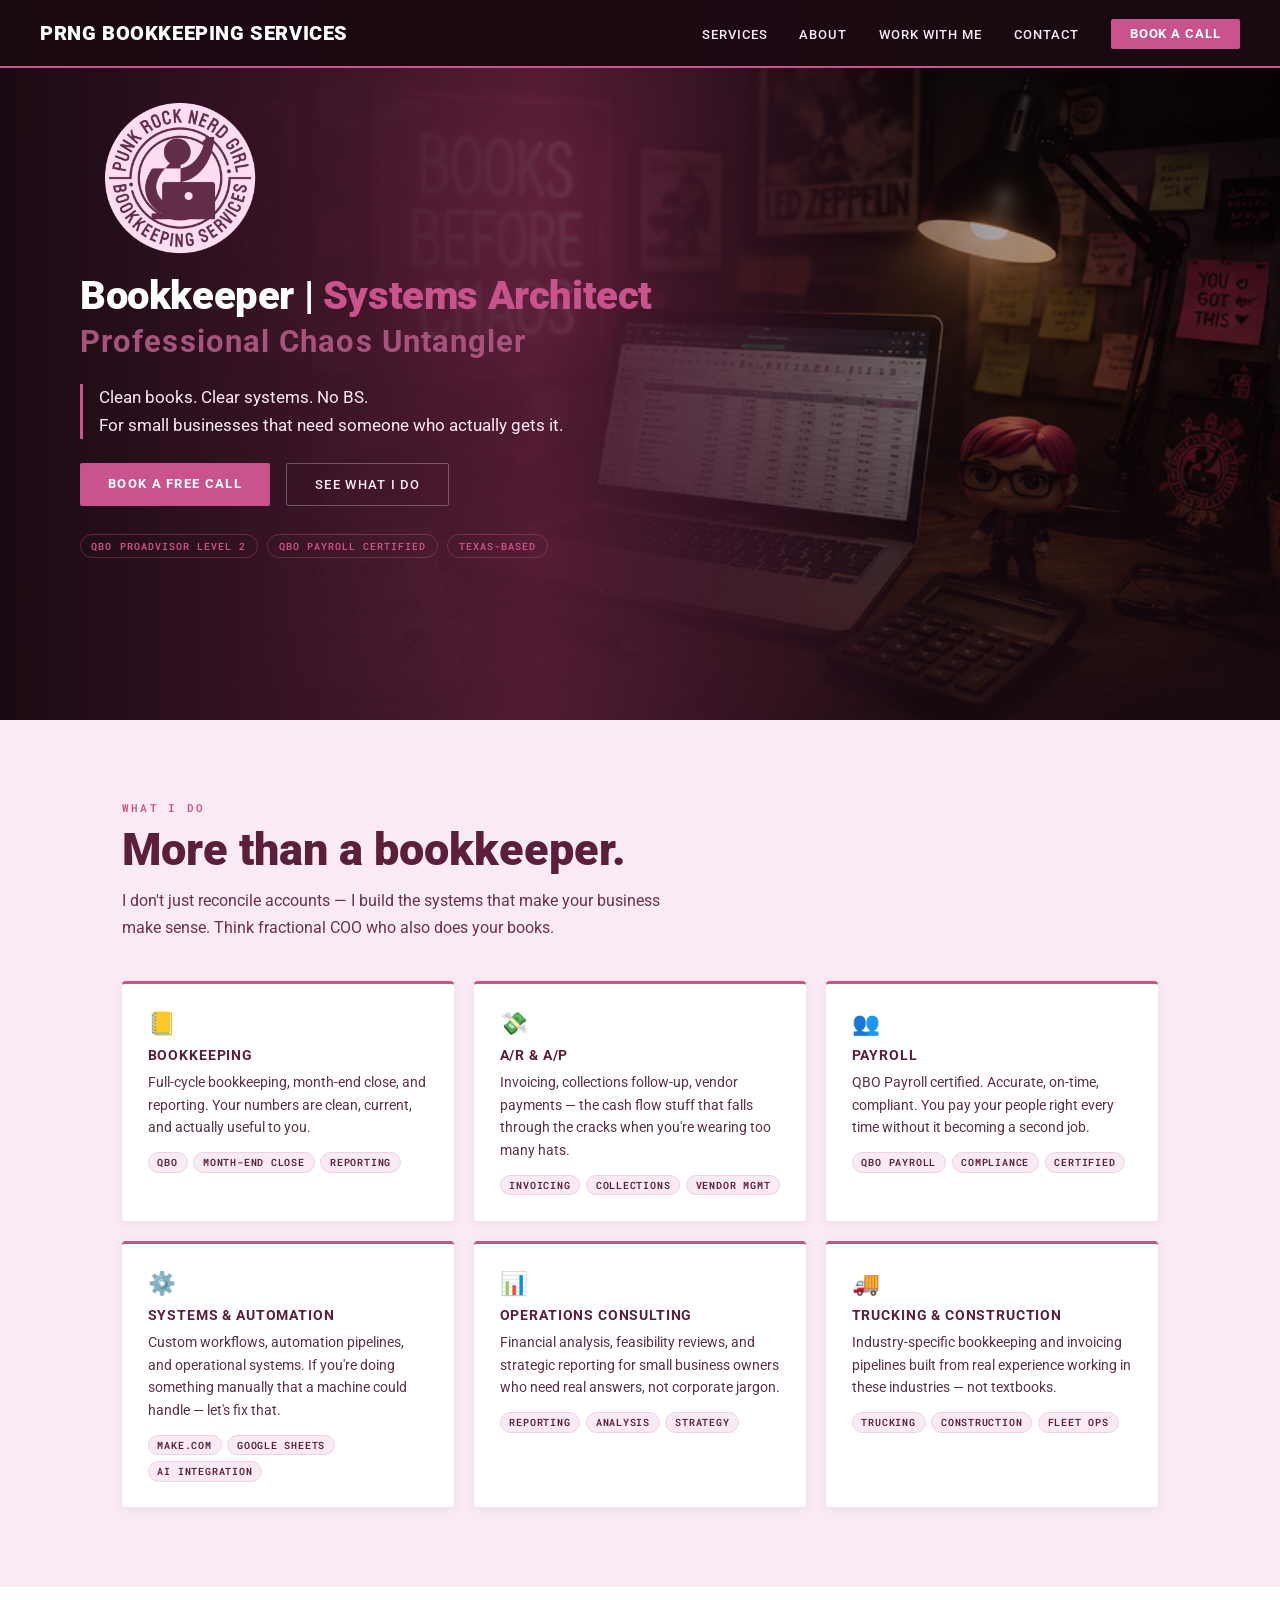
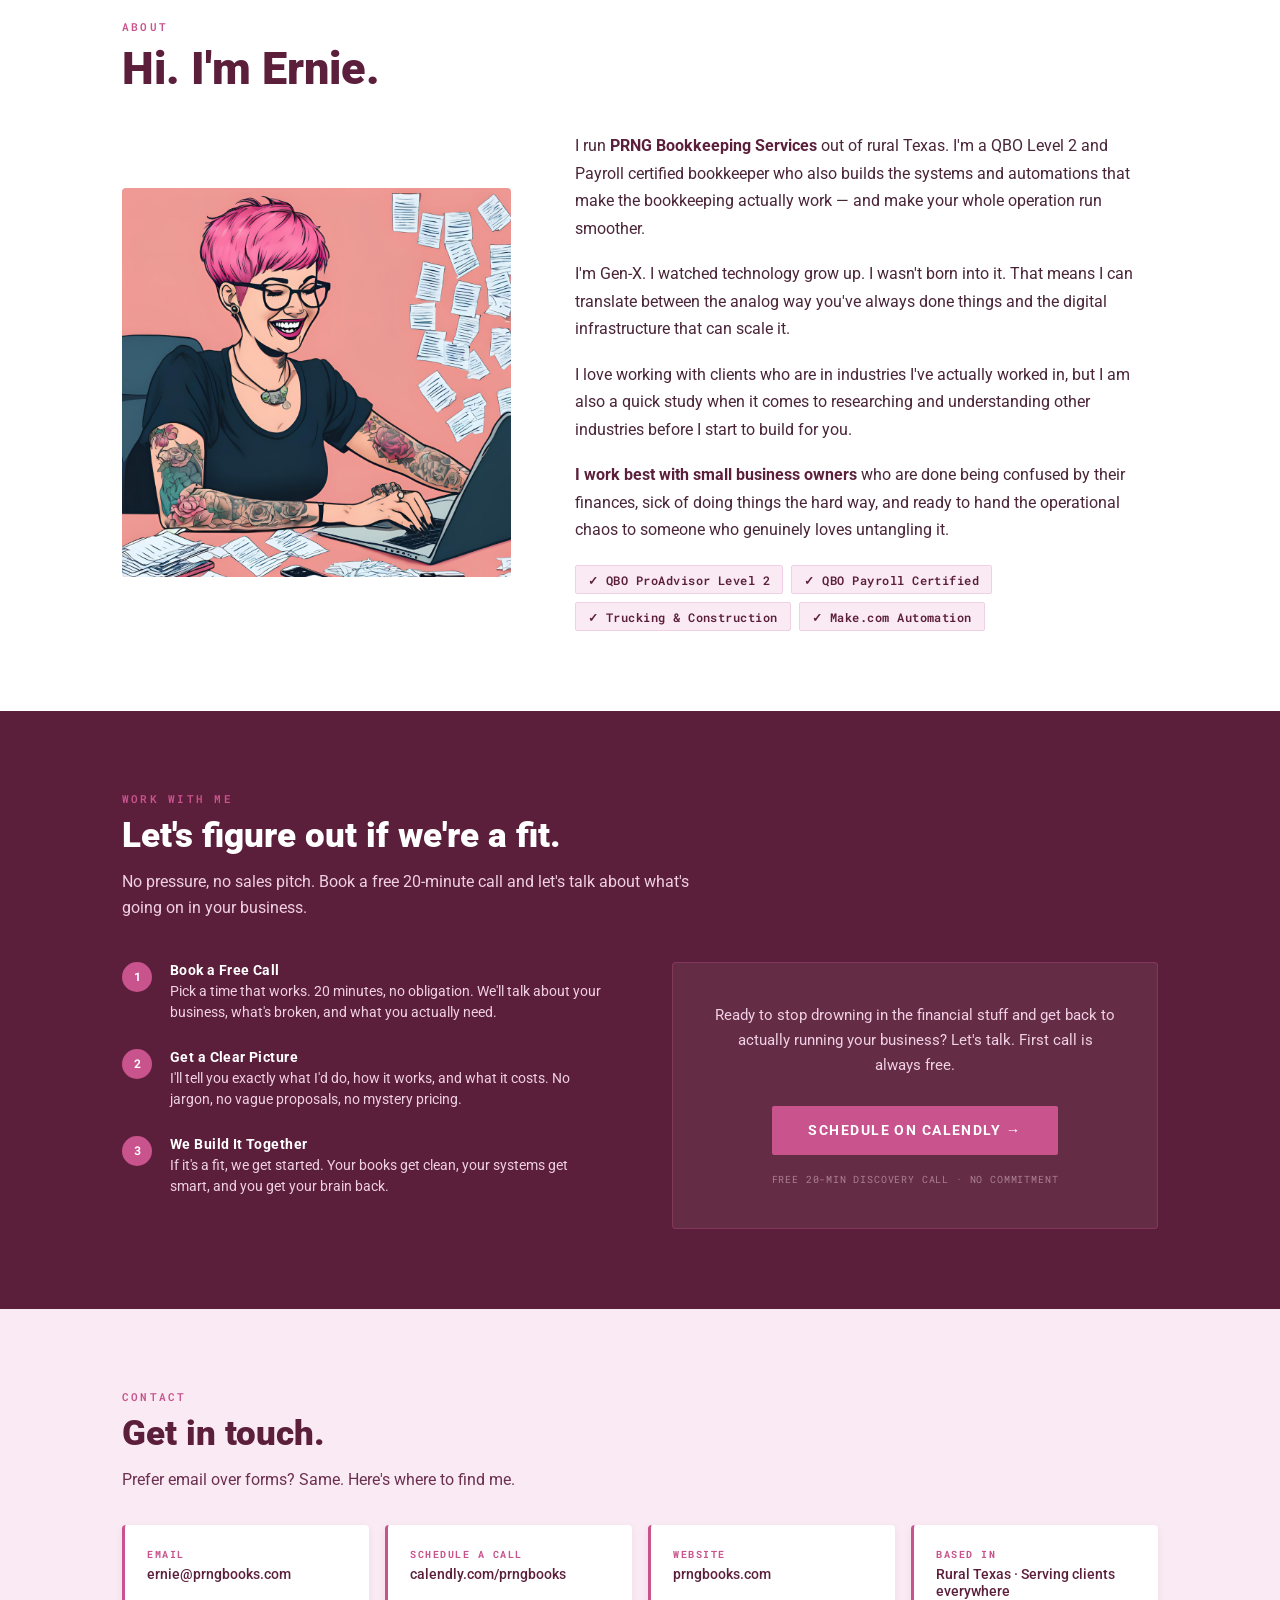
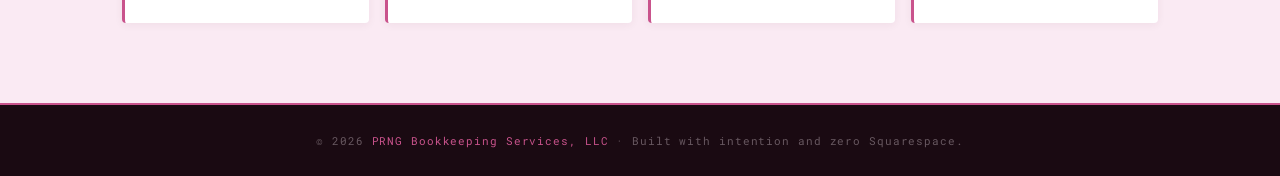
==== index.html @ 091a3ff8 "Update hero image and mobile layout" ====
<!DOCTYPE html>
<html lang="en">
<head>
  <meta charset="UTF-8">
  <meta name="viewport" content="width=device-width, initial-scale=1.0">
  <title>PRNG Bookkeeping Services | Clean Books. Clear Systems. No BS.</title>
  <meta name="description" content="PRNG Bookkeeping Services — Bookkeeping, systems architecture, and operations consulting for small businesses. QBO certified. Based in Texas.">
  <link rel="icon" href="data:image/svg+xml,%3Csvg xmlns=%27http://www.w3.org/2000/svg%27 viewBox=%270 0 100 100%27%3E%3Ctext y=%27.9em%27 font-size=%2790%27%3E%E2%9A%A1%3C/text%3E%3C/svg%3E">
  <link href="https://fonts.googleapis.com/css2?family=Roboto:wght@300;400;500;700;900&family=Roboto+Mono:wght@400;600&display=swap" rel="stylesheet">
  <link rel="stylesheet" href="styles.css?v=20260706c">
</head>
<body>
 
<!-- NAV -->
<nav>
  <div class="nav-brand">PRNG Bookkeeping Services</div>
  <ul class="nav-links">
    <li><a href="#services">Services</a></li>
    <li><a href="#about">About</a></li>
    <li><a href="#work-with-me">Work With Me</a></li>
    <li><a href="#contact">Contact</a></li>
    <li><a href="https://calendly.com/prngbooks" target="_blank" class="nav-cta">Book a Call</a></li>
  </ul>
</nav>
 
<!-- HERO -->
<section class="hero" id="home">
  <div class="hero-content">
    <img class="hero-logo" src="prng_logo_transparent.png" alt="PRNG Bookkeeping Services logo">
    <h1 class="hero-title">Bookkeeper | <span class="accent">Systems Architect</span></h1>
    <p class="hero-subtitle">Professional Chaos Untangler</p>
    <p class="hero-tagline">
      Clean books. Clear systems. No BS.<br>
      For small businesses that need someone who actually gets it.
    </p>
    <div class="hero-btns">
      <a href="https://calendly.com/prngbooks" target="_blank" class="btn-primary">Book a Free Call</a>
      <a href="#services" class="btn-ghost">See What I Do</a>
    </div>
    <div class="hero-badges">
      <span class="badge">QBO ProAdvisor Level 2</span>
      <span class="badge">QBO Payroll Certified</span>
      <span class="badge">Texas-Based</span>
    </div>
  </div>
  <div class="hero-photo">
    <img src="prng-books-desk.png" alt="PRNG Bookkeeping Services desk setup">
  </div>
</section>
 
<!-- SERVICES -->
<section class="services" id="services">
  <div class="container">
    <p class="section-eyebrow">What I Do</p>
    <h2 class="section-title">More than a bookkeeper.</h2>
    <p class="section-sub">I don't just reconcile accounts — I build the systems that make your business make sense. Think fractional COO who also does your books.</p>
    <div class="services-grid">
      <div class="service-card">
        <div class="service-icon">📒</div>
        <h3>Bookkeeping</h3>
        <p>Full-cycle bookkeeping, month-end close, and reporting. Your numbers are clean, current, and actually useful to you.</p>
        <div class="pill-row">
          <span class="pill">QBO</span><span class="pill">Month-End Close</span><span class="pill">Reporting</span>
        </div>
      </div>
      <div class="service-card">
        <div class="service-icon">💸</div>
        <h3>A/R &amp; A/P</h3>
        <p>Invoicing, collections follow-up, vendor payments — the cash flow stuff that falls through the cracks when you're wearing too many hats.</p>
        <div class="pill-row">
          <span class="pill">Invoicing</span><span class="pill">Collections</span><span class="pill">Vendor Mgmt</span>
        </div>
      </div>
      <div class="service-card">
        <div class="service-icon">👥</div>
        <h3>Payroll</h3>
        <p>QBO Payroll certified. Accurate, on-time, compliant. You pay your people right every time without it becoming a second job.</p>
        <div class="pill-row">
          <span class="pill">QBO Payroll</span><span class="pill">Compliance</span><span class="pill">Certified</span>
        </div>
      </div>
      <div class="service-card">
        <div class="service-icon">⚙️</div>
        <h3>Systems &amp; Automation</h3>
        <p>Custom workflows, automation pipelines, and operational systems. If you're doing something manually that a machine could handle — let's fix that.</p>
        <div class="pill-row">
          <span class="pill">Make.com</span><span class="pill">Google Sheets</span><span class="pill">AI Integration</span>
        </div>
      </div>
      <div class="service-card">
        <div class="service-icon">📊</div>
        <h3>Operations Consulting</h3>
        <p>Financial analysis, feasibility reviews, and strategic reporting for small business owners who need real answers, not corporate jargon.</p>
        <div class="pill-row">
          <span class="pill">Reporting</span><span class="pill">Analysis</span><span class="pill">Strategy</span>
        </div>
      </div>
      <div class="service-card">
        <div class="service-icon">🚚</div>
        <h3>Trucking &amp; Construction</h3>
        <p>Industry-specific bookkeeping and invoicing pipelines built from real experience working in these industries — not textbooks.</p>
        <div class="pill-row">
          <span class="pill">Trucking</span><span class="pill">Construction</span><span class="pill">Fleet Ops</span>
        </div>
      </div>
    </div>
  </div>
</section>
 
<!-- ABOUT -->
<section class="about" id="about">
  <div class="container">
    <p class="section-eyebrow">About</p>
    <h2 class="section-title">Hi. I'm Ernie.</h2>
    <div class="about-grid">
      <div class="about-img-wrap">
        <img src="ernie_cartoon.png" alt="Ernie — PRNG Bookkeeping Services">
      </div>
      <div class="about-text">
        <p>I run <strong>PRNG Bookkeeping Services</strong> out of rural Texas. I'm a QBO Level 2 and Payroll certified bookkeeper who also builds the systems and automations that make the bookkeeping actually work — and make your whole operation run smoother.</p>
        <p>I'm Gen-X. I watched technology grow up. I wasn't born into it. That means I can translate between the analog way you've always done things and the digital infrastructure that can scale it.</p>
        <p>I love working with clients who are in industries I've actually worked in, but I am also a quick study when it comes to researching and understanding other industries before I start to build for you.</p>
        <p><strong>I work best with small business owners</strong> who are done being confused by their finances, sick of doing things the hard way, and ready to hand the operational chaos to someone who genuinely loves untangling it.</p>
        <div class="cred-row">
          <span class="cred">✓ QBO ProAdvisor Level 2</span>
          <span class="cred">✓ QBO Payroll Certified</span>
          <span class="cred">✓ Trucking &amp; Construction</span>
          <span class="cred">✓ Make.com Automation</span>
        </div>
      </div>
    </div>
  </div>
</section>
 
<!-- WORK WITH ME -->
<section class="work" id="work-with-me">
  <div class="container">
    <p class="section-eyebrow">Work With Me</p>
    <h2 class="section-title">Let's figure out if we're a fit.</h2>
    <p class="section-sub">No pressure, no sales pitch. Book a free 20-minute call and let's talk about what's going on in your business.</p>
    <div class="work-layout">
      <ul class="work-steps">
        <li>
          <div class="step-num">1</div>
          <div class="step-text">
            <h4>Book a Free Call</h4>
            <p>Pick a time that works. 20 minutes, no obligation. We'll talk about your business, what's broken, and what you actually need.</p>
          </div>
        </li>
        <li>
          <div class="step-num">2</div>
          <div class="step-text">
            <h4>Get a Clear Picture</h4>
            <p>I'll tell you exactly what I'd do, how it works, and what it costs. No jargon, no vague proposals, no mystery pricing.</p>
          </div>
        </li>
        <li>
          <div class="step-num">3</div>
          <div class="step-text">
            <h4>We Build It Together</h4>
            <p>If it's a fit, we get started. Your books get clean, your systems get smart, and you get your brain back.</p>
          </div>
        </li>
      </ul>
      <div class="work-cta-box">
        <p>Ready to stop drowning in the financial stuff and get back to actually running your business? Let's talk. First call is always free.</p>
        <a href="https://calendly.com/prngbooks" target="_blank" class="btn-primary">Schedule on Calendly →</a>
        <p class="fine-print">Free 20-min discovery call · No commitment</p>
      </div>
    </div>
  </div>
</section>
 
<!-- CONTACT -->
<section class="contact" id="contact">
  <div class="container">
    <p class="section-eyebrow">Contact</p>
    <h2 class="section-title">Get in touch.</h2>
    <p class="section-sub">Prefer email over forms? Same. Here's where to find me.</p>
    <div class="contact-grid">
      <div class="contact-card">
        <div class="label">Email</div>
        <a href="mailto:ernie@prngbooks.com">ernie@prngbooks.com</a>
      </div>
      <div class="contact-card">
        <div class="label">Schedule a Call</div>
        <a href="https://calendly.com/prngbooks" target="_blank">calendly.com/prngbooks</a>
      </div>
      <div class="contact-card">
        <div class="label">Website</div>
        <a href="https://prngbooks.com">prngbooks.com</a>
      </div>
      <div class="contact-card">
        <div class="label">Based In</div>
        <span>Rural Texas · Serving clients everywhere</span>
      </div>
    </div>
  </div>
</section>
 
<!-- FOOTER -->
<footer>
  <p>© 2026 <span>PRNG Bookkeeping Services, LLC</span> · Built with intention and zero Squarespace.</p>
</footer>
 
</body>
</html>
---- styles.css ----
*, *::before, *::after { box-sizing: border-box; margin: 0; padding: 0; }
:root {
  --pink: #C9538C;
  --plum: #5C1F3B;
  --light: #FAEAF3;
  --mid: #F0D0E4;
  --white: #ffffff;
  --dark: #1a0a12;
  --text: #2d0e1e;
  --mono: 'Roboto Mono', monospace;
  --sans: 'Roboto', sans-serif;
}
html { scroll-behavior: smooth; }
body { font-family: var(--sans); color: var(--text); background: var(--white); overflow-x: hidden; }

/* NAV */
nav {
  position: fixed; top: 0; left: 0; right: 0; z-index: 100;
  display: flex; align-items: center; justify-content: space-between;
  padding: 0 2.5rem;
  height: 68px;
  background: rgba(26,10,18,0.97);
  backdrop-filter: blur(8px);
  border-bottom: 2px solid var(--pink);
}
.nav-brand {
  color: var(--white);
  font-weight: 900;
  font-size: 1.25rem;
  letter-spacing: 0.03em;
  text-transform: uppercase;
}
.nav-links { display: flex; gap: 2rem; list-style: none; align-items: center; }
.nav-links a {
  color: var(--light);
  text-decoration: none;
  font-size: 0.82rem;
  font-weight: 500;
  letter-spacing: 0.07em;
  text-transform: uppercase;
  transition: color 0.2s;
}
.nav-links a:hover { color: var(--pink); }
.nav-cta {
  background: var(--pink) !important;
  color: var(--white) !important;
  padding: 0.45rem 1.2rem;
  border-radius: 2px;
  font-weight: 700 !important;
}
.nav-cta:hover { background: #b0437a !important; }

/* HERO */
.hero {
  min-height: 640px;
  display: grid;
  grid-template-columns: minmax(2rem, 1fr) minmax(0, 1120px) minmax(2rem, 1fr);
  padding-top: 68px;
  background: var(--dark);
  position: relative;
  overflow: hidden;
}
.hero::before {
  content: '';
  position: absolute; inset: 0;
  background:
    linear-gradient(90deg, rgba(26,10,18,0.96) 0%, rgba(92,31,59,0.82) 42%, rgba(26,10,18,0.36) 72%, rgba(26,10,18,0.12) 100%),
    linear-gradient(to top, rgba(26,10,18,0.82) 0%, rgba(26,10,18,0.18) 42%, transparent 100%);
  z-index: 1;
}
.hero-photo {
  grid-column: 1 / -1;
  grid-row: 1;
  position: absolute;
  inset: 0;
}
.hero-photo img {
  width: 100%; height: 100%;
  object-fit: cover;
  object-position: 64% center;
  display: block;
}
.hero-photo::after {
  content: '';
  position: absolute; inset: 0;
  background: linear-gradient(to right, rgba(26,10,18,0.92) 0%, rgba(26,10,18,0.45) 48%, transparent 78%);
}
.hero-content {
  grid-column: 2;
  grid-row: 1;
  position: relative; z-index: 2;
  display: flex;
  flex-direction: column;
  justify-content: center;
  align-self: stretch;
  min-height: 572px;
  padding: 2rem 0 2.75rem;
  max-width: 720px;
  transform: translateY(-1.25rem);
}
.hero-logo {
  width: 200px;
  height: auto;
  display: block;
  margin-bottom: 1rem;
}
.hero-title {
  font-size: clamp(1.8rem, 3.2vw, 2.5rem);
  font-weight: 900;
  line-height: 1.1;
  color: var(--white);
  margin-bottom: 0.3rem;
  letter-spacing: -0.01em;
  white-space: nowrap; /* Prevents the headline from breaking into two lines */
}
.hero-title .accent { color: var(--pink); }
.hero-subtitle {
  font-size: clamp(1.45rem, 2.5vw, 1.95rem); 
  font-weight: 700;
  color: #a6537e;
  margin-bottom: 1.5rem;
  font-family: var(--sans);
  letter-spacing: 0.035em;
  white-space: nowrap;                      
}
.hero-tagline {
  font-size: 1.05rem;
  color: var(--light);
  line-height: 1.65;
  max-width: 100%; 
  margin-bottom: 1.5rem; 
  border-left: 3px solid var(--pink);
  padding-left: 1rem;
}
.hero-btns { display: flex; gap: 1rem; flex-wrap: wrap; }
.btn-primary {
  display: inline-block;
  background: var(--pink);
  color: var(--white);
  text-decoration: none;
  font-weight: 700;
  font-size: 0.82rem;
  letter-spacing: 0.1em;
  text-transform: uppercase;
  padding: 0.8rem 1.75rem;
  border-radius: 2px;
  transition: background 0.2s, transform 0.15s;
}
.btn-primary:hover { background: #b0437a; transform: translateY(-1px); }
.btn-ghost {
  display: inline-block;
  background: transparent;
  color: var(--light);
  text-decoration: none;
  font-weight: 500;
  font-size: 0.82rem;
  letter-spacing: 0.1em;
  text-transform: uppercase;
  padding: 0.8rem 1.75rem;
  border: 1px solid rgba(250,234,243,0.3);
  border-radius: 2px;
  transition: border-color 0.2s, color 0.2s;
}
.btn-ghost:hover { border-color: var(--pink); color: var(--pink); }
.hero-badges {
  display: flex; gap: 0.6rem; flex-wrap: wrap;
  margin-top: 1.75rem;
}
.badge {
  font-family: var(--mono);
  font-size: 0.65rem;
  font-weight: 600;
  letter-spacing: 0.1em;
  text-transform: uppercase;
  color: var(--pink);
  border: 1px solid rgba(201,83,140,0.35);
  padding: 0.25rem 0.65rem;
  border-radius: 20px;
}

/* SECTION BASE */
section { padding: 5rem 0; }
.container { max-width: 1100px; margin: 0 auto; padding: 0 2rem; }
.section-eyebrow {
  font-family: var(--mono);
  font-size: 0.7rem;
  font-weight: 600;
  letter-spacing: 0.2em;
  text-transform: uppercase;
  color: var(--pink);
  margin-bottom: 0.6rem;
}
.section-title {
  font-size: clamp(1.6rem, 2.8vw, 2.2rem);
  font-weight: 900;
  color: var(--plum);
  line-height: 1.1;
  margin-bottom: 0.9rem;
}
.section-sub {
  font-size: 1rem;
  color: #6b3050;
  max-width: 560px;
  line-height: 1.65;
}

/* SERVICES */
.services { background: var(--light); }
.services .section-title { font-size: clamp(2rem, 3.5vw, 2.8rem); }
.services-grid {
  display: grid;
  grid-template-columns: repeat(auto-fit, minmax(280px, 1fr));
  gap: 1.25rem;
  margin-top: 2.5rem;
}
.service-card {
  background: var(--white);
  border-radius: 4px;
  padding: 1.6rem;
  border-top: 3px solid var(--pink);
  box-shadow: 0 2px 10px rgba(92,31,59,0.07);
  transition: box-shadow 0.2s, transform 0.2s;
}
.service-card:hover { box-shadow: 0 6px 22px rgba(92,31,59,0.13); transform: translateY(-2px); }
.service-icon { font-size: 1.4rem; margin-bottom: 0.65rem; }
.service-card h3 {
  font-size: 0.88rem;
  font-weight: 700;
  color: var(--plum);
  margin-bottom: 0.5rem;
  text-transform: uppercase;
  letter-spacing: 0.06em;
}
.service-card p { font-size: 0.88rem; color: #5a3048; line-height: 1.6; }
.pill-row { display: flex; flex-wrap: wrap; gap: 0.35rem; margin-top: 0.85rem; }
.pill {
  font-family: var(--mono);
  font-size: 0.62rem;
  font-weight: 600;
  letter-spacing: 0.08em;
  text-transform: uppercase;
  background: var(--light);
  color: var(--plum);
  border: 1px solid var(--mid);
  padding: 0.18rem 0.55rem;
  border-radius: 20px;
}

/* ABOUT */
.about { background: var(--white); padding-top: 2rem; }
.about .section-title { font-size: clamp(2rem, 3.5vw, 2.8rem); }
.about-grid {
  display: grid;
  grid-template-columns: 1fr 1.5fr;
  gap: 4rem;
  align-items: center;
  margin-top: 2.5rem;
}
.about-img-wrap {
  position: relative;
}
.about-img-wrap img {
  width: 100%;
  border-radius: 4px;
  display: block;
}
.about-img-wrap::before {
  content: '';
  position: absolute;
  top: -10px; left: -10px;
  right: 10px; bottom: 10px;
  border: 2px solid var(--pink);
  border-radius: 4px;
  z-index: -1;
}
.about-text p {
  font-size: 0.97rem;
  color: #4a2538;
  line-height: 1.78;
  margin-bottom: 1.1rem;
}
.about-text strong { color: var(--plum); }
.cred-row { display: flex; flex-wrap: wrap; gap: 0.5rem; margin-top: 1.25rem; }
.cred {
  display: inline-flex; align-items: center; gap: 0.35rem;
  background: var(--light);
  border: 1px solid var(--mid);
  border-radius: 2px;
  padding: 0.35rem 0.75rem;
  font-size: 0.75rem;
  font-weight: 600;
  color: var(--plum);
  font-family: var(--mono);
  letter-spacing: 0.04em;
}

/* WORK WITH ME */
.work { background: var(--plum); }
.work .section-title { color: var(--white); }
.work .section-sub { color: var(--mid); max-width: 600px; }
.work .section-eyebrow { color: var(--pink); }
.work-layout {
  display: grid;
  grid-template-columns: 1fr 1fr;
  gap: 4rem;
  align-items: start;
  margin-top: 2.5rem;
}
.work-steps { list-style: none; }
.work-steps li {
  display: flex; gap: 1.1rem;
  margin-bottom: 1.6rem;
  align-items: flex-start;
}
.step-num {
  flex-shrink: 0;
  width: 1.9rem; height: 1.9rem;
  background: var(--pink);
  color: var(--white);
  border-radius: 50%;
  display: flex; align-items: center; justify-content: center;
  font-family: var(--mono);
  font-size: 0.72rem;
  font-weight: 700;
}
.step-text h4 {
  font-size: 0.88rem;
  font-weight: 700;
  color: var(--white);
  margin-bottom: 0.2rem;
  letter-spacing: 0.03em;
}
.step-text p { font-size: 0.85rem; color: var(--mid); line-height: 1.55; }
.work-cta-box {
  background: rgba(255,255,255,0.06);
  border: 1px solid rgba(201,83,140,0.3);
  border-radius: 4px;
  padding: 2.5rem;
  text-align: center;
}
.work-cta-box p {
  color: var(--mid);
  font-size: 0.95rem;
  line-height: 1.65;
  margin-bottom: 1.75rem;
}
.work-cta-box .btn-primary {
  font-size: 0.9rem;
  padding: 1rem 2.25rem;
}
.work-cta-box .fine-print {
  font-family: var(--mono);
  font-size: 0.65rem;
  color: rgba(240,208,228,0.5);
  letter-spacing: 0.08em;
  text-transform: uppercase;
  margin-top: 1rem;
  margin-bottom: 0;
}

/* CONTACT */
.contact { background: var(--light); }
.contact-grid {
  display: grid;
  grid-template-columns: repeat(auto-fit, minmax(200px, 1fr));
  gap: 1rem;
  margin-top: 2rem;
}
.contact-card {
  background: var(--white);
  border-radius: 4px;
  padding: 1.4rem;
  border-left: 3px solid var(--pink);
  box-shadow: 0 2px 8px rgba(92,31,59,0.06);
}
.contact-card .label {
  font-family: var(--mono);
  font-size: 0.62rem;
  font-weight: 700;
  letter-spacing: 0.15em;
  text-transform: uppercase;
  color: var(--pink);
  margin-bottom: 0.35rem;
}
.contact-card a, .contact-card span {
  font-size: 0.9rem;
  font-weight: 500;
  color: var(--plum);
  text-decoration: none;
  display: block;
}
.contact-card a:hover { color: var(--pink); }

/* FOOTER */
footer {
  background: var(--dark);
  border-top: 2px solid var(--pink);
  padding: 1.75rem 2rem;
  text-align: center;
}
footer p {
  font-family: var(--mono);
  font-size: 0.7rem;
  color: rgba(250,234,243,0.35);
  letter-spacing: 0.08em;
}
footer span { color: var(--pink); }

/* RESPONSIVE */
@media (max-width: 768px) {
  nav { padding: 0 1.25rem; }
  .nav-brand { font-size: 0.9rem; line-height: 1.1; }
  .nav-cta { padding: 0.42rem 0.8rem; font-size: 0.68rem !important; letter-spacing: 0.035em; }
  .nav-links { gap: 0.75rem; }
  .nav-links li:not(:last-child) { display: none; }
  .hero { grid-template-columns: 1fr; min-height: 820px; padding-top: 68px; }
  .hero::before { background: linear-gradient(to bottom, rgba(26,10,18,0.08) 0%, rgba(26,10,18,0.42) 30%, rgba(26,10,18,0.92) 58%, var(--dark) 100%); }
  .hero-photo { grid-column: 1; grid-row: 1; inset: 0 0 auto; height: 55vh; }
  .hero-photo img { object-position: 55% center; }
  .hero-photo::after { background: linear-gradient(to top, var(--dark) 0%, rgba(26,10,18,0.52) 38%, transparent 72%); }
  .hero-content { grid-column: 1; grid-row: 1; align-self: end; min-height: auto; padding: 0 1.4rem 2.2rem; transform: none; }
  .hero-logo { width: 150px; margin-bottom: 0.85rem; }
  .hero-title { font-size: 1.42rem; line-height: 1.15; white-space: normal; }
  .hero-subtitle { font-size: 1.05rem; letter-spacing: 0.035em; white-space: normal; margin-bottom: 1.1rem; }
  .hero-tagline { font-size: 0.94rem; line-height: 1.5; margin-bottom: 1.15rem; }
  .btn-primary, .btn-ghost { font-size: 0.68rem; letter-spacing: 0.055em; padding: 0.72rem 1rem; }
  .badge { font-size: 0.56rem; letter-spacing: 0.055em; }
  .about-grid { grid-template-columns: 1fr; gap: 2rem; }
  .work-layout { grid-template-columns: 1fr; gap: 2rem; }
}
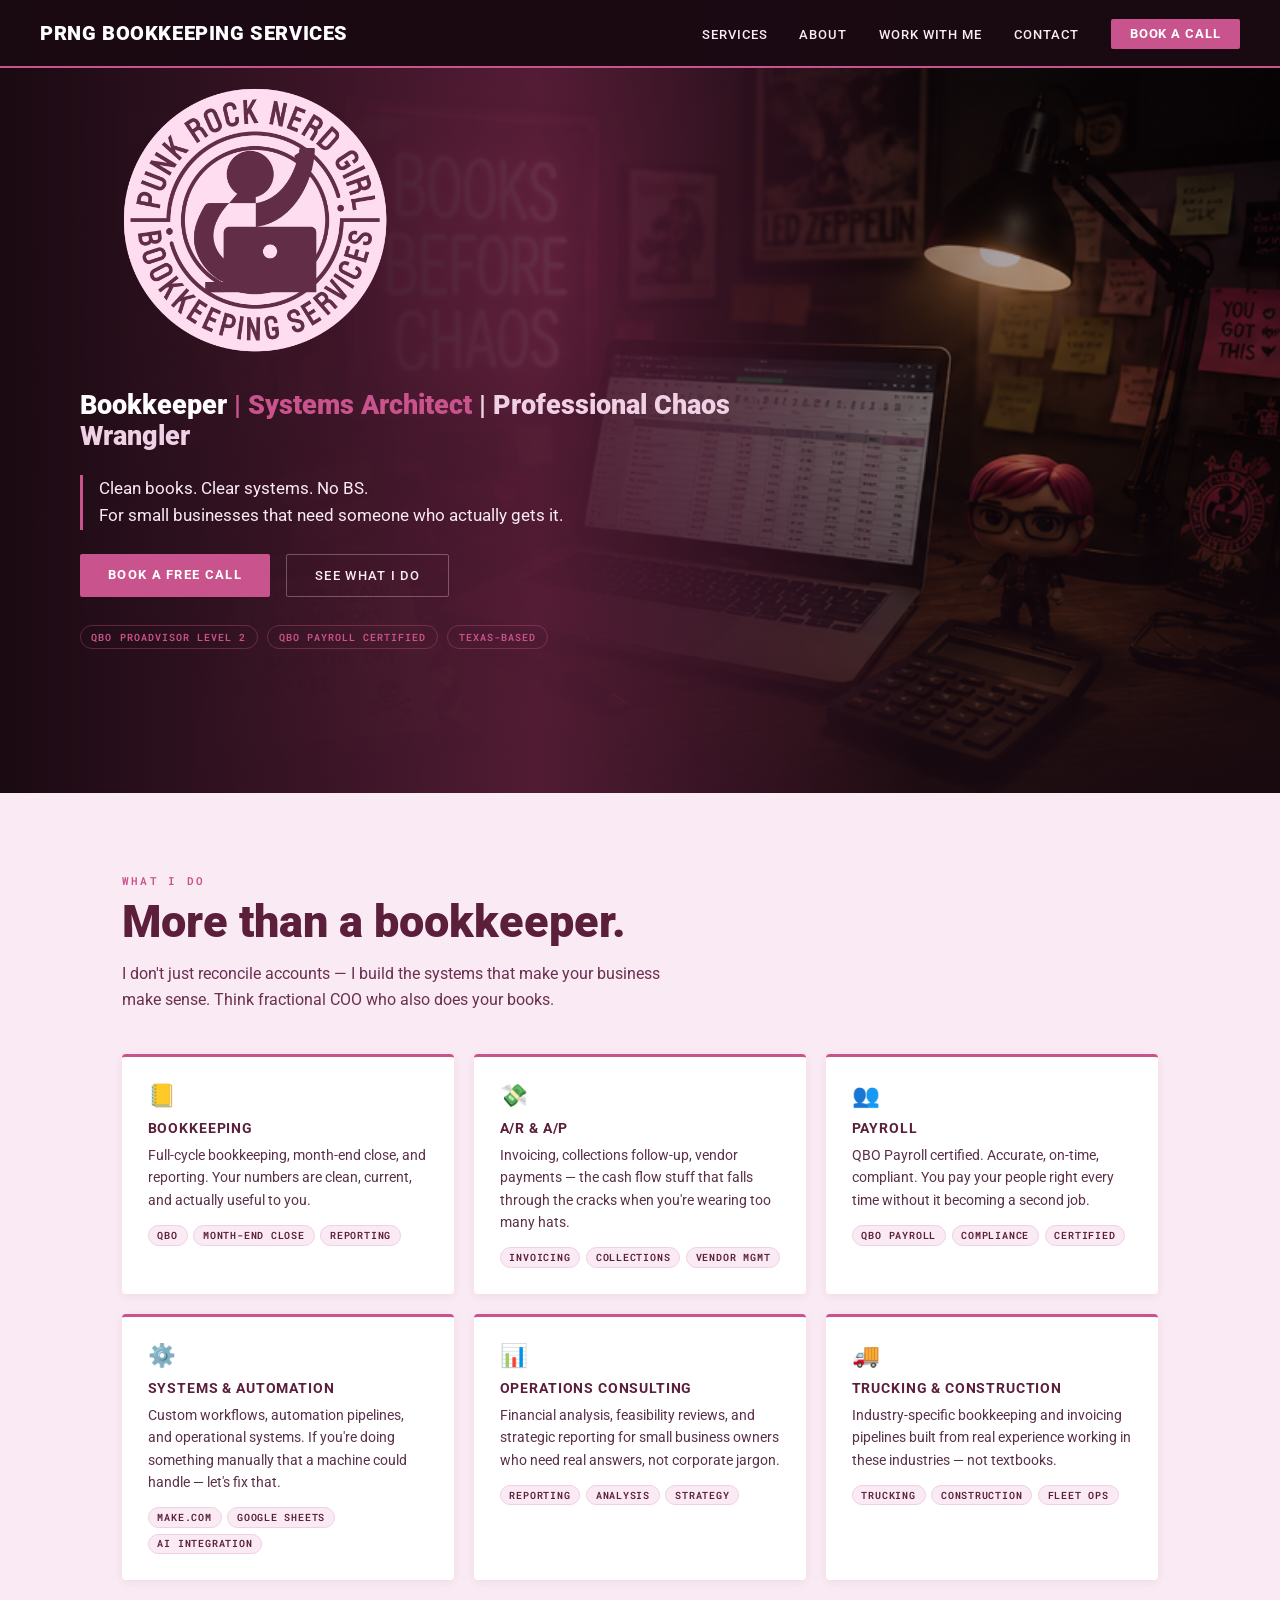
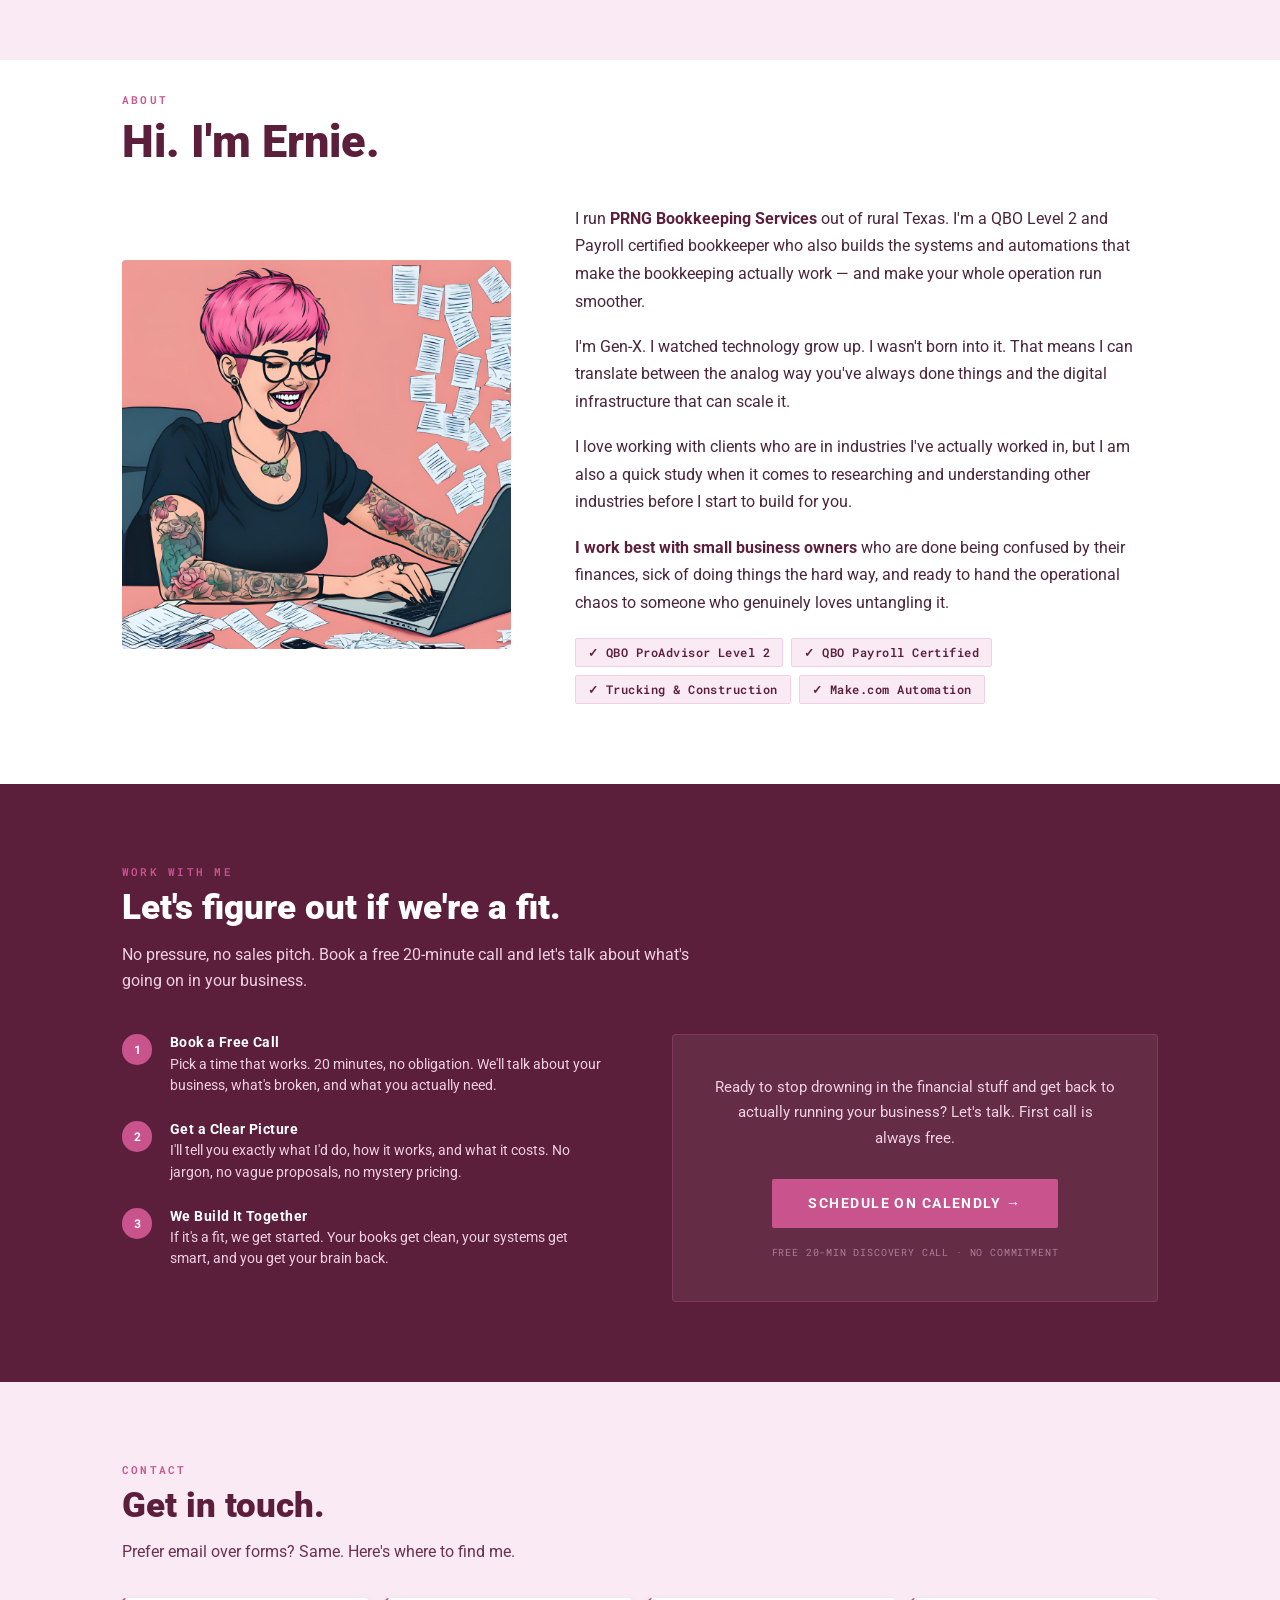
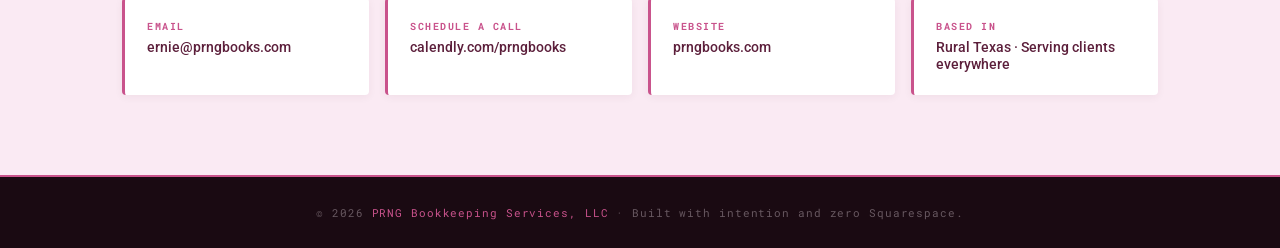
==== commit 6246c797: "Prepare site for prngbooks domain" ====
--- a/index.html
+++ b/index.html
@@ -5,6 +5,7 @@
   <meta name="viewport" content="width=device-width, initial-scale=1.0">
   <title>PRNG Bookkeeping Services | Clean Books. Clear Systems. No BS.</title>
   <meta name="description" content="PRNG Bookkeeping Services — Bookkeeping, systems architecture, and operations consulting for small businesses. QBO certified. Based in Texas.">
+  <link rel="canonical" href="https://prngbooks.com/">
   <link rel="icon" href="data:image/svg+xml,%3Csvg xmlns=%27http://www.w3.org/2000/svg%27 viewBox=%270 0 100 100%27%3E%3Ctext y=%27.9em%27 font-size=%2790%27%3E%E2%9A%A1%3C/text%3E%3C/svg%3E">
   <link href="https://fonts.googleapis.com/css2?family=Roboto:wght@300;400;500;700;900&family=Roboto+Mono:wght@400;600&display=swap" rel="stylesheet">
   <link rel="stylesheet" href="styles.css?v=20260706c">
@@ -27,8 +28,9 @@
 <section class="hero" id="home">
   <div class="hero-content">
     <img class="hero-logo" src="prng_logo_transparent.png" alt="PRNG Bookkeeping Services logo">
-    <h1 class="hero-title">Bookkeeper | <span class="accent">Systems Architect</span></h1>
-    <p class="hero-subtitle">Professional Chaos Untangler</p>
+    <h1 class="hero-title">
+      Bookkeeper <span class="systems">| Systems Architect</span><span class="chaos"> | Professional Chaos Wrangler</span>
+    </h1>
     <p class="hero-tagline">
       Clean books. Clear systems. No BS.<br>
       For small businesses that need someone who actually gets it.
--- a/styles.css
+++ b/styles.css
@@ -99,30 +99,41 @@
   transform: translateY(-1.25rem);
 }
 .hero-logo {
-  width: 200px;
+  width: clamp(220px, 28vw, 350px);
   height: auto;
   display: block;
   margin-bottom: 1rem;
 }
 .hero-title {
-  font-size: clamp(1.8rem, 3.2vw, 2.5rem);
+  font-size: clamp(1.25rem, 2.1vw, 1.7rem);
   font-weight: 900;
-  line-height: 1.1;
+  line-height: 1.18;
+  margin: 0.85rem 0 1.35rem;
   color: var(--white);
-  margin-bottom: 0.3rem;
-  letter-spacing: -0.01em;
-  white-space: nowrap; /* Prevents the headline from breaking into two lines */
-}
+  letter-spacing: 0;
+  max-width: 760px;
+}
+
+.hero-title .systems {
+  color: var(--pink);
+}
+
+.hero-title .chaos {
+  color: var(--mid);
+}
+
 .hero-title .accent { color: var(--pink); }
 .hero-subtitle {
-  font-size: clamp(1.45rem, 2.5vw, 1.95rem); 
-  font-weight: 700;
-  color: #a6537e;
+  font-size: clamp(1.15rem, 2.4vw, 1.6rem);
+  font-weight: 700;
+  color: var(--pink);
   margin-bottom: 1.5rem;
   font-family: var(--sans);
-  letter-spacing: 0.035em;
-  white-space: nowrap;                      
-}
+  letter-spacing: 0.04em;
+  line-height: 1.1;
+  white-space: nowrap;
+}
+
 .hero-tagline {
   font-size: 1.05rem;
   color: var(--light);
@@ -419,7 +430,7 @@
   .hero-photo img { object-position: 55% center; }
   .hero-photo::after { background: linear-gradient(to top, var(--dark) 0%, rgba(26,10,18,0.52) 38%, transparent 72%); }
   .hero-content { grid-column: 1; grid-row: 1; align-self: end; min-height: auto; padding: 0 1.4rem 2.2rem; transform: none; }
-  .hero-logo { width: 150px; margin-bottom: 0.85rem; }
+  .hero-logo { width: 150px; margin-bottom: 0.25rem; }
   .hero-title { font-size: 1.42rem; line-height: 1.15; white-space: normal; }
   .hero-subtitle { font-size: 1.05rem; letter-spacing: 0.035em; white-space: normal; margin-bottom: 1.1rem; }
   .hero-tagline { font-size: 0.94rem; line-height: 1.5; margin-bottom: 1.15rem; }
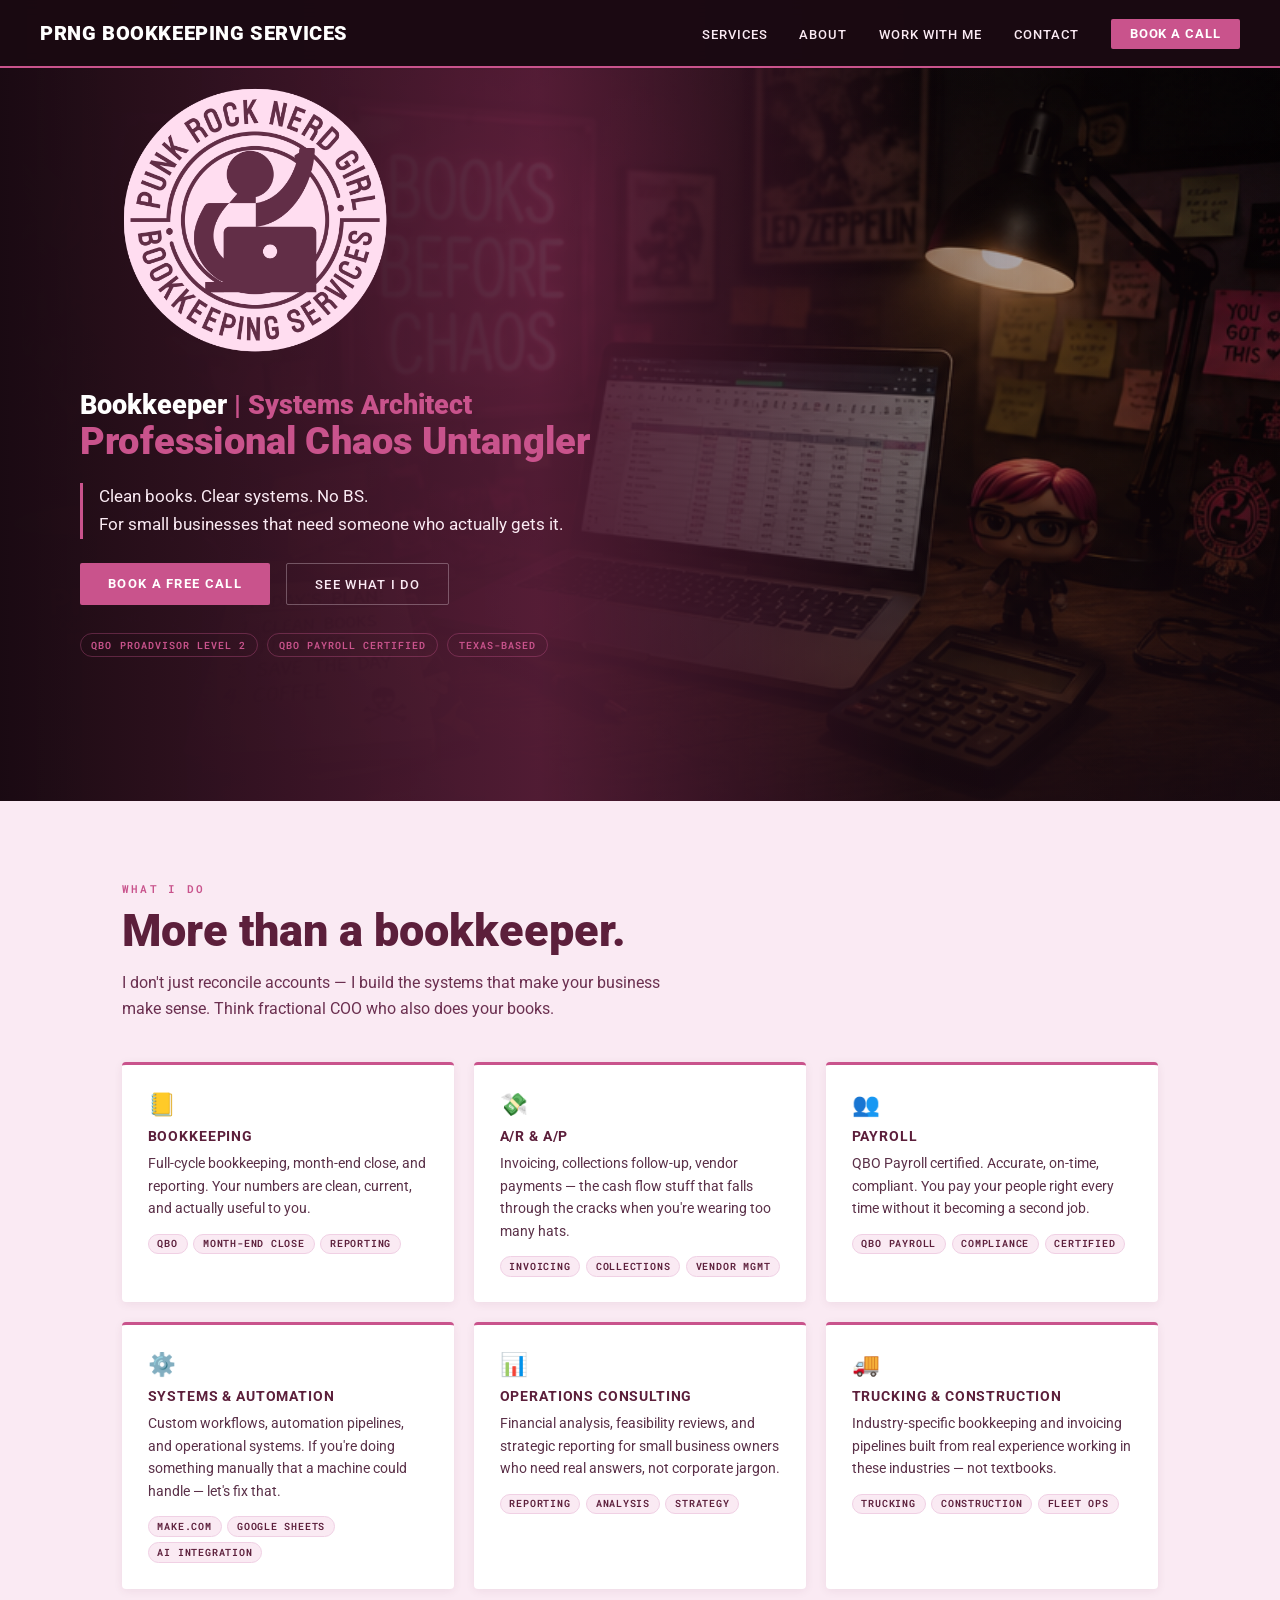
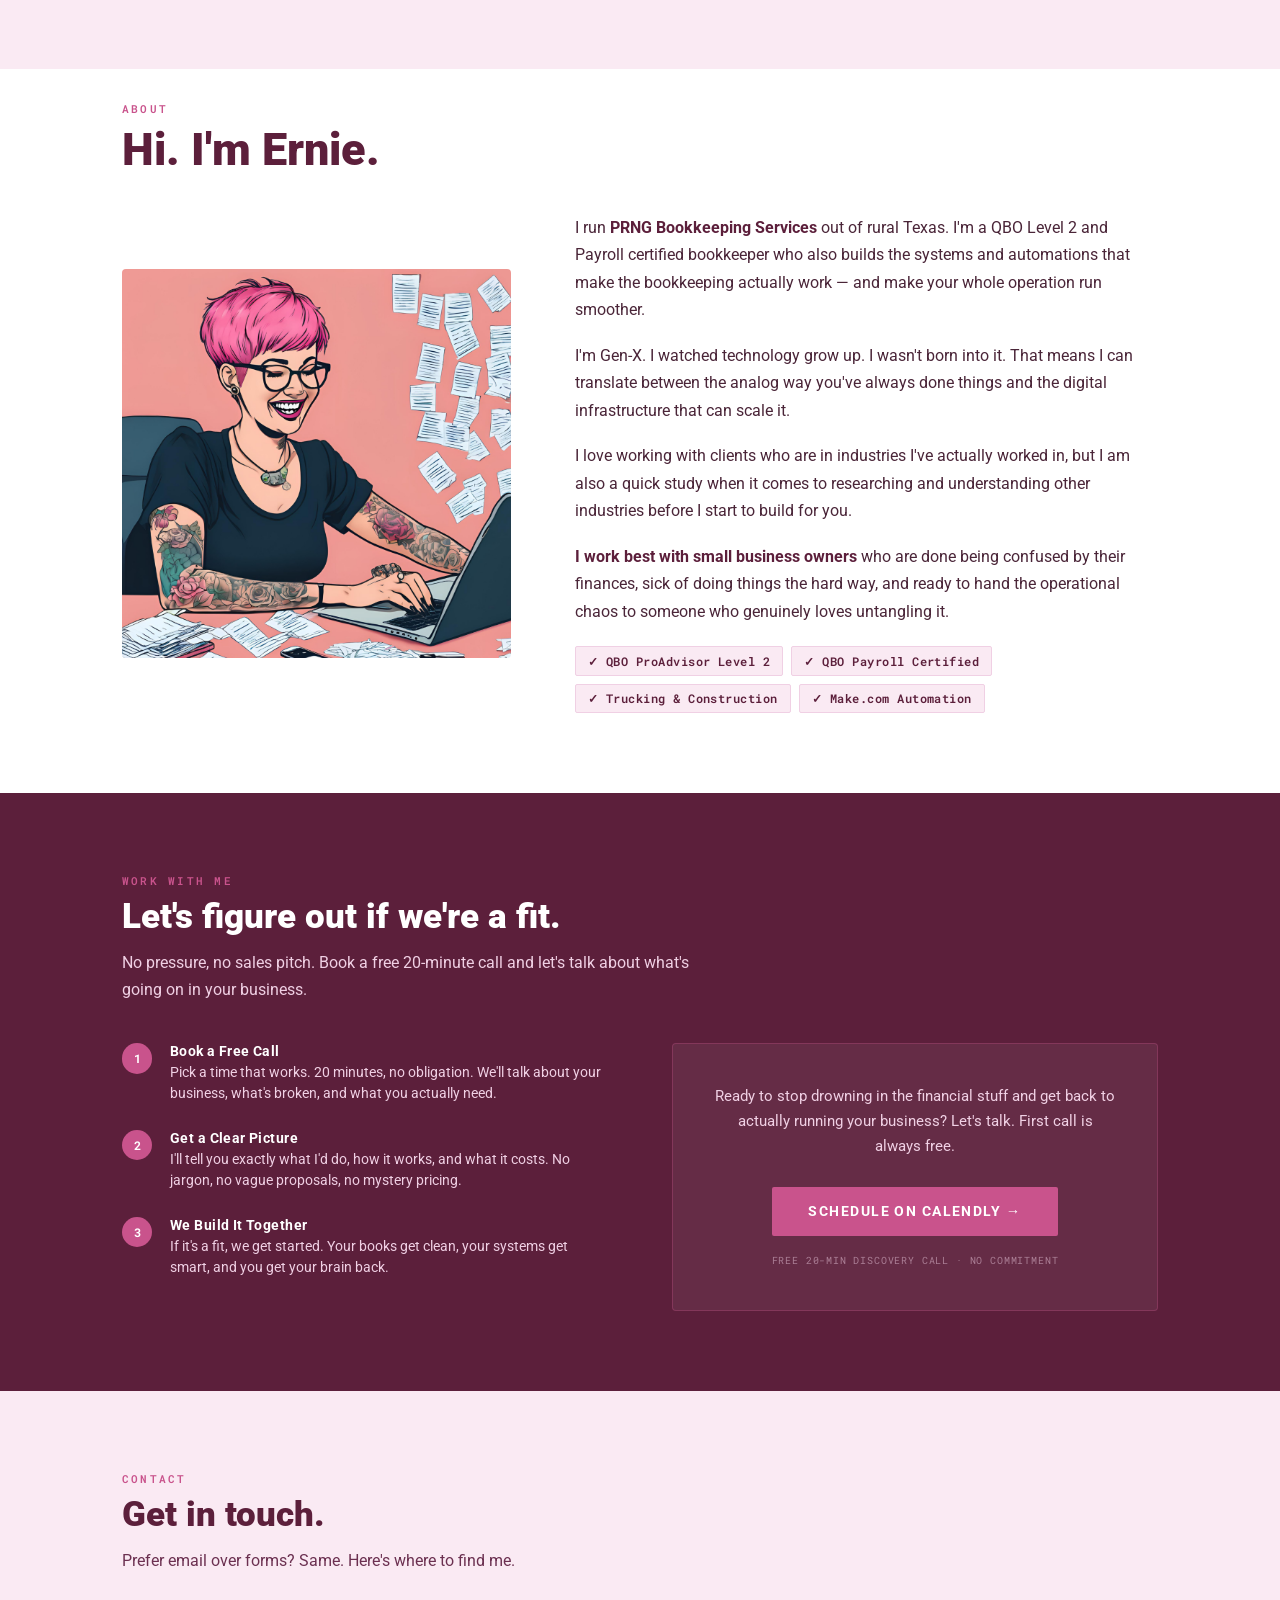
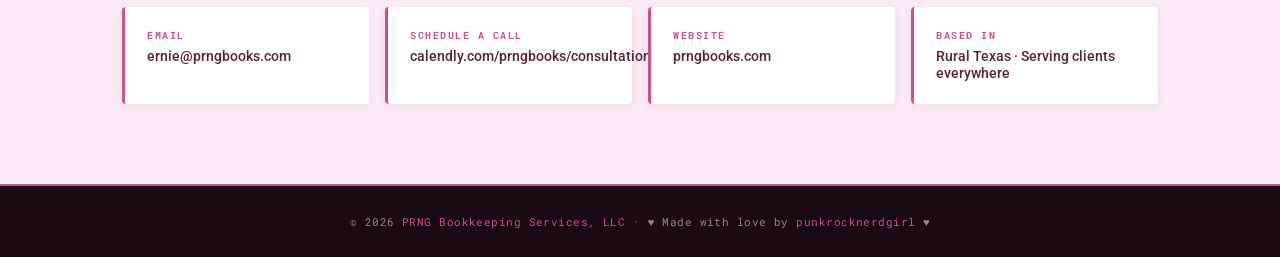
==== commit e41267f0: "Update PRNG Books links and hero copy" ====
--- a/index.html
+++ b/index.html
@@ -20,7 +20,7 @@
     <li><a href="#about">About</a></li>
     <li><a href="#work-with-me">Work With Me</a></li>
     <li><a href="#contact">Contact</a></li>
-    <li><a href="https://calendly.com/prngbooks" target="_blank" class="nav-cta">Book a Call</a></li>
+    <li><a href="https://calendly.com/prngbooks/consultation" target="_blank" class="nav-cta">Book a Call</a></li>
   </ul>
 </nav>
  
@@ -28,15 +28,14 @@
 <section class="hero" id="home">
   <div class="hero-content">
     <img class="hero-logo" src="prng_logo_transparent.png" alt="PRNG Bookkeeping Services logo">
-    <h1 class="hero-title">
-      Bookkeeper <span class="systems">| Systems Architect</span><span class="chaos"> | Professional Chaos Wrangler</span>
-    </h1>
+    <h1 class="hero-title">Bookkeeper <span class="systems">| Systems Architect</span></h1>
+    <p class="hero-subtitle">Professional Chaos Untangler</p>
     <p class="hero-tagline">
       Clean books. Clear systems. No BS.<br>
       For small businesses that need someone who actually gets it.
     </p>
     <div class="hero-btns">
-      <a href="https://calendly.com/prngbooks" target="_blank" class="btn-primary">Book a Free Call</a>
+      <a href="https://calendly.com/prngbooks/consultation" target="_blank" class="btn-primary">Book a Free Call</a>
       <a href="#services" class="btn-ghost">See What I Do</a>
     </div>
     <div class="hero-badges">
@@ -166,7 +165,7 @@
       </ul>
       <div class="work-cta-box">
         <p>Ready to stop drowning in the financial stuff and get back to actually running your business? Let's talk. First call is always free.</p>
-        <a href="https://calendly.com/prngbooks" target="_blank" class="btn-primary">Schedule on Calendly →</a>
+        <a href="https://calendly.com/prngbooks/consultation" target="_blank" class="btn-primary">Schedule on Calendly →</a>
         <p class="fine-print">Free 20-min discovery call · No commitment</p>
       </div>
     </div>
@@ -186,7 +185,7 @@
       </div>
       <div class="contact-card">
         <div class="label">Schedule a Call</div>
-        <a href="https://calendly.com/prngbooks" target="_blank">calendly.com/prngbooks</a>
+        <a href="https://calendly.com/prngbooks/consultation" target="_blank">calendly.com/prngbooks/consultation</a>
       </div>
       <div class="contact-card">
         <div class="label">Website</div>
@@ -202,7 +201,7 @@
  
 <!-- FOOTER -->
 <footer>
-  <p>© 2026 <span>PRNG Bookkeeping Services, LLC</span> · Built with intention and zero Squarespace.</p>
+  <p>© 2026 <span>PRNG Bookkeeping Services, LLC</span> · ♥︎ Made with love by <a href="https://punkrocknerdgirl.com" target="_blank" rel="noopener">punkrocknerdgirl</a> ♥︎</p>
 </footer>
  
 </body>
--- a/styles.css
+++ b/styles.css
@@ -105,32 +105,29 @@
   margin-bottom: 1rem;
 }
 .hero-title {
+  width: min(100%, 31rem);
   font-size: clamp(1.25rem, 2.1vw, 1.7rem);
   font-weight: 900;
-  line-height: 1.18;
-  margin: 0.85rem 0 1.35rem;
+  line-height: 1.12;
+  margin: 0.85rem 0 0.2rem;
   color: var(--white);
   letter-spacing: 0;
-  max-width: 760px;
 }
 
 .hero-title .systems {
   color: var(--pink);
-}
-
-.hero-title .chaos {
-  color: var(--mid);
 }
 
 .hero-title .accent { color: var(--pink); }
 .hero-subtitle {
-  font-size: clamp(1.15rem, 2.4vw, 1.6rem);
-  font-weight: 700;
+  width: min(100%, 31rem);
+  font-size: clamp(1.48rem, 3.25vw, 2.38rem);
+  font-weight: 900;
   color: var(--pink);
   margin-bottom: 1.5rem;
   font-family: var(--sans);
-  letter-spacing: 0.04em;
-  line-height: 1.1;
+  letter-spacing: 0.005em;
+  line-height: 0.96;
   white-space: nowrap;
 }
 
@@ -412,9 +409,14 @@
 footer p {
   font-family: var(--mono);
   font-size: 0.7rem;
-  color: rgba(250,234,243,0.35);
-  letter-spacing: 0.08em;
-}
+  color: rgba(250,234,243,0.55);
+  letter-spacing: 0.04em;
+}
+footer a {
+  color: var(--pink);
+  text-decoration: none;
+}
+footer a:hover { color: var(--light); }
 footer span { color: var(--pink); }
 
 /* RESPONSIVE */
@@ -431,8 +433,8 @@
   .hero-photo::after { background: linear-gradient(to top, var(--dark) 0%, rgba(26,10,18,0.52) 38%, transparent 72%); }
   .hero-content { grid-column: 1; grid-row: 1; align-self: end; min-height: auto; padding: 0 1.4rem 2.2rem; transform: none; }
   .hero-logo { width: 150px; margin-bottom: 0.25rem; }
-  .hero-title { font-size: 1.42rem; line-height: 1.15; white-space: normal; }
-  .hero-subtitle { font-size: 1.05rem; letter-spacing: 0.035em; white-space: normal; margin-bottom: 1.1rem; }
+  .hero-title { width: 100%; font-size: 1.36rem; line-height: 1.15; white-space: normal; }
+  .hero-subtitle { width: 100%; font-size: 1.58rem; letter-spacing: 0.005em; white-space: normal; margin-bottom: 1.1rem; }
   .hero-tagline { font-size: 0.94rem; line-height: 1.5; margin-bottom: 1.15rem; }
   .btn-primary, .btn-ghost { font-size: 0.68rem; letter-spacing: 0.055em; padding: 0.72rem 1rem; }
   .badge { font-size: 0.56rem; letter-spacing: 0.055em; }
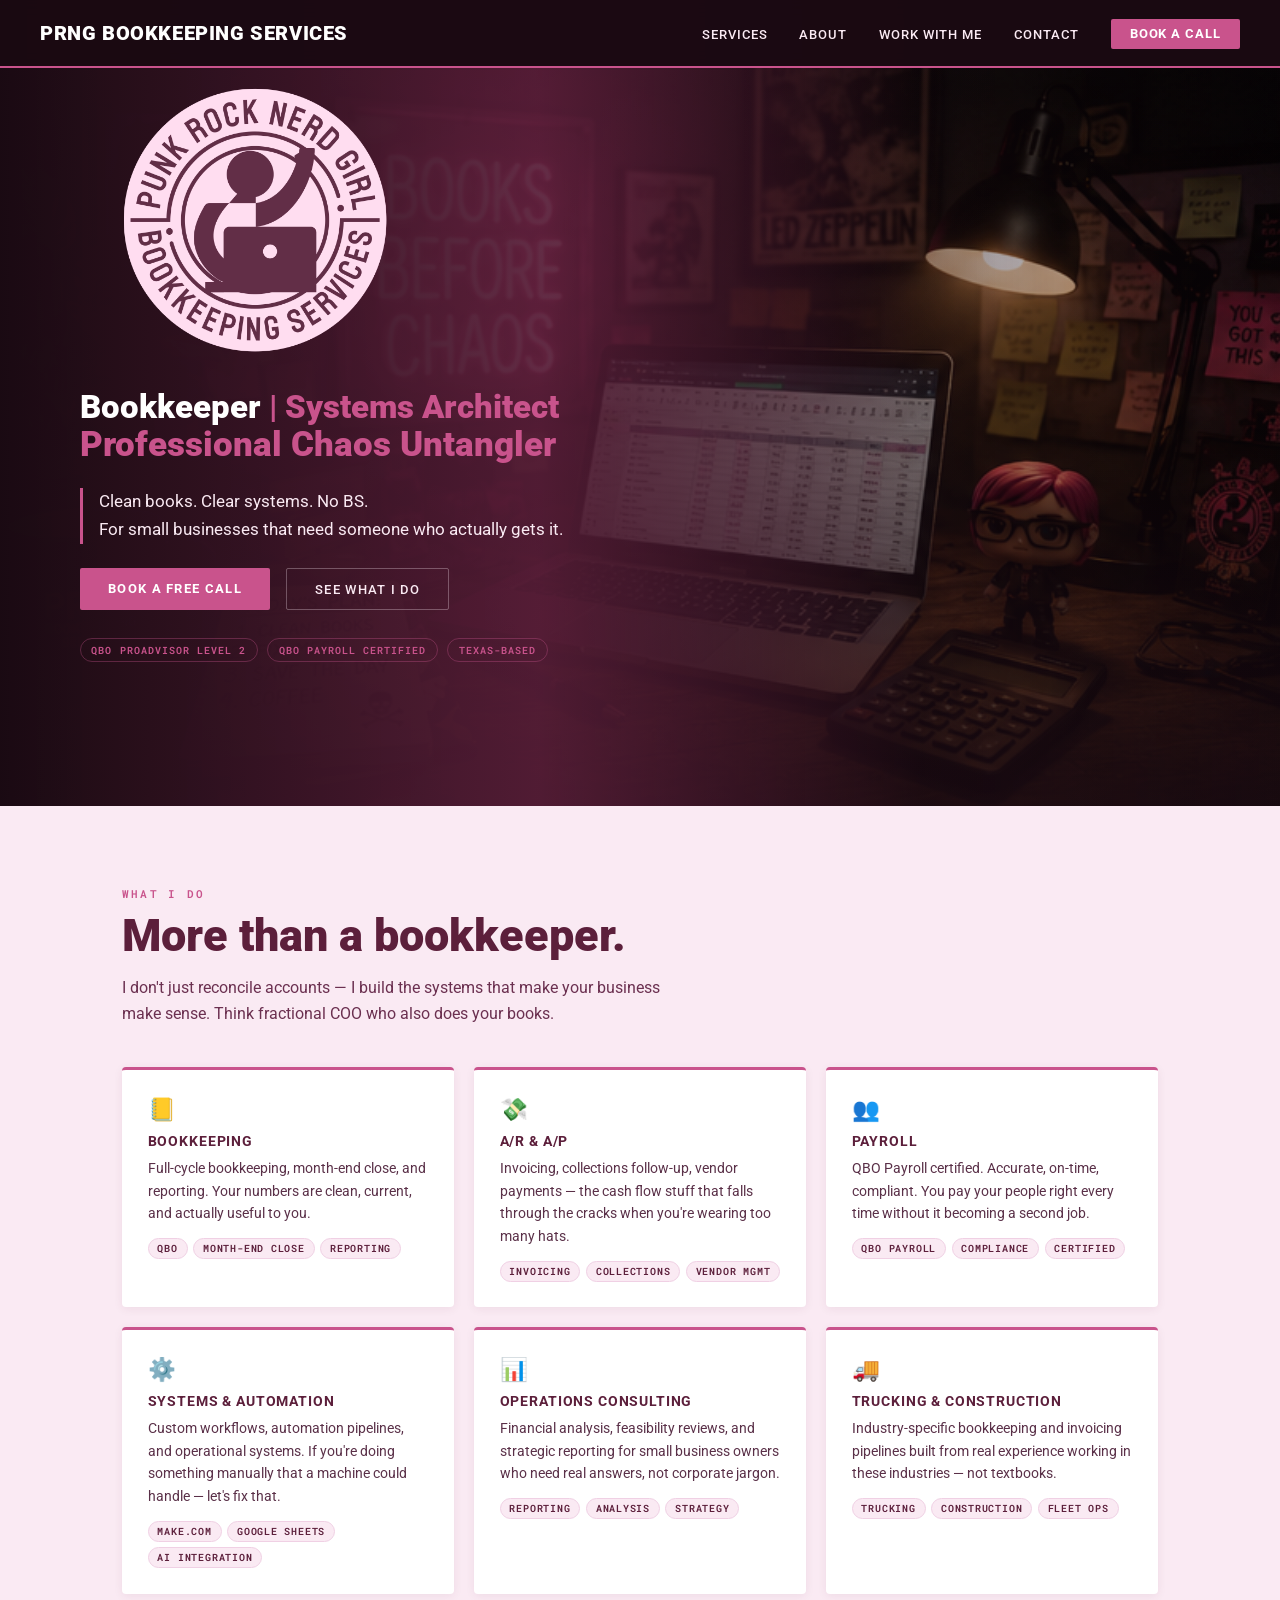
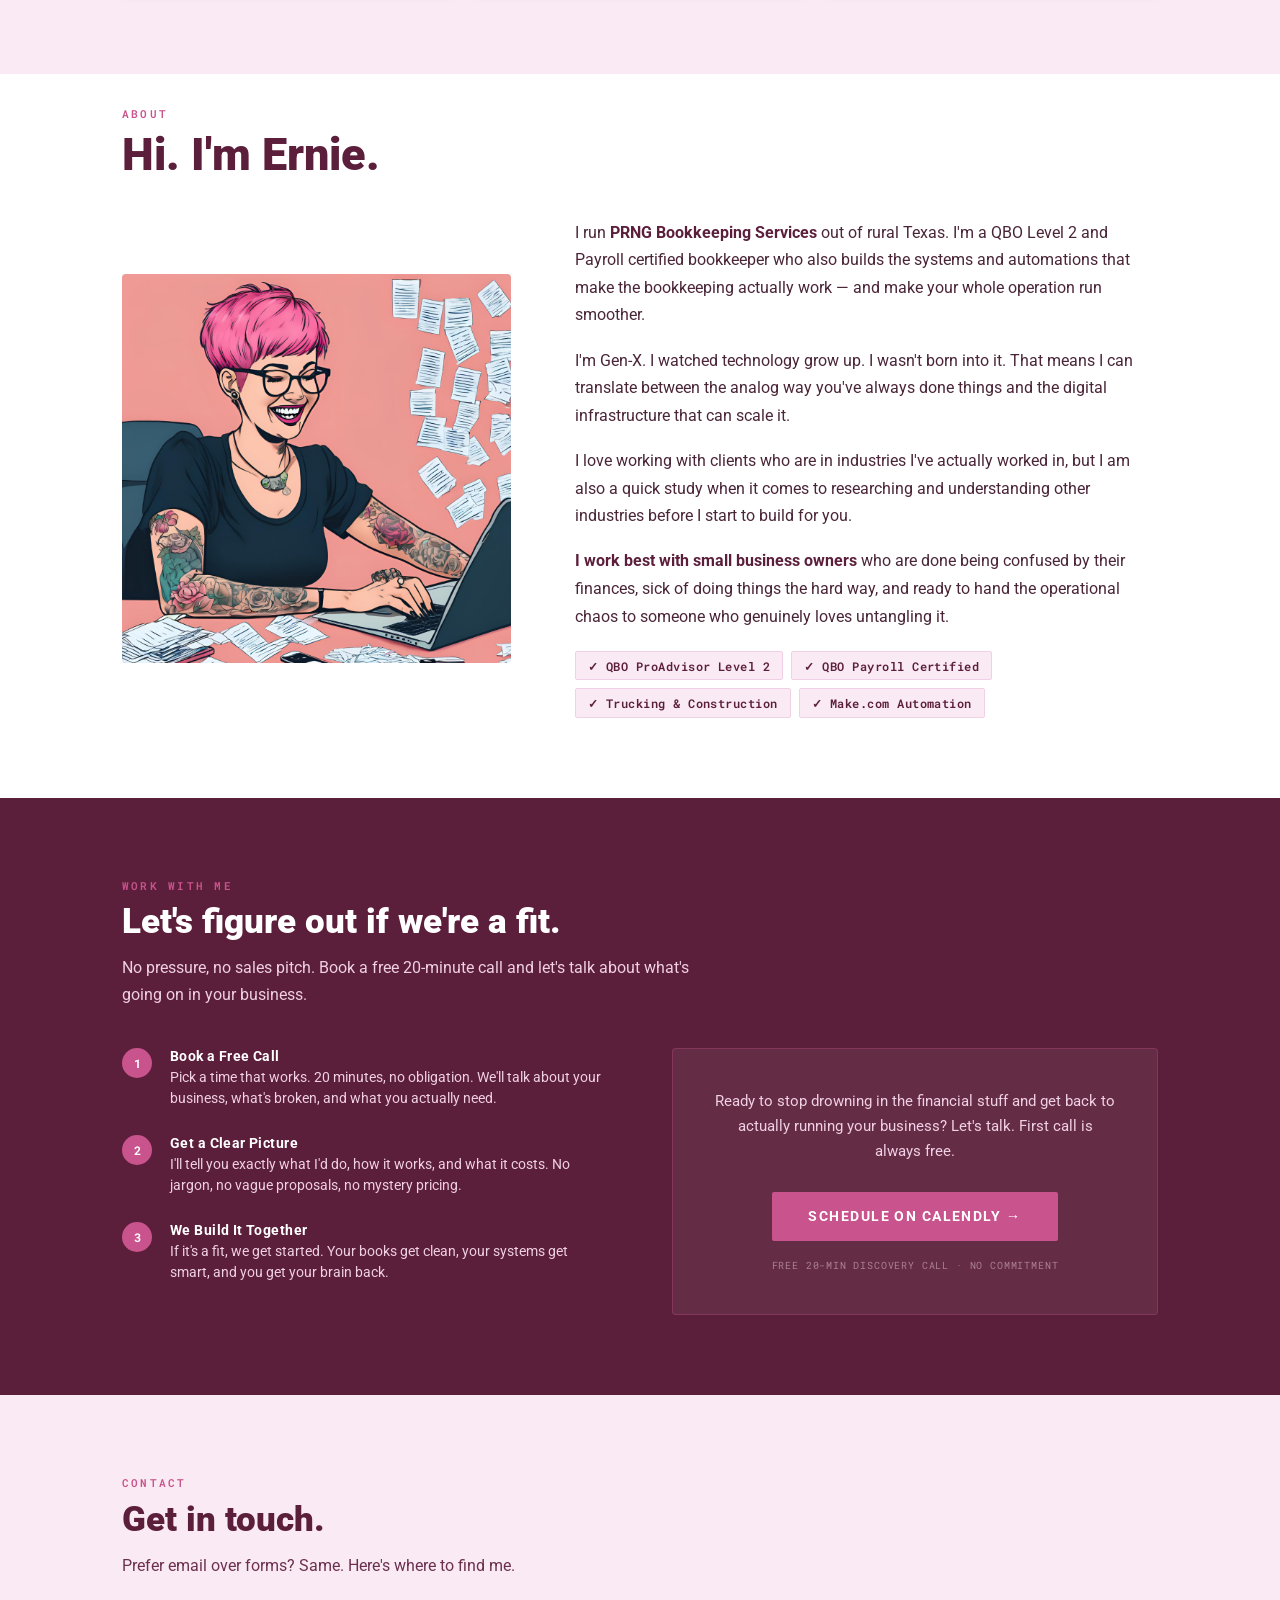
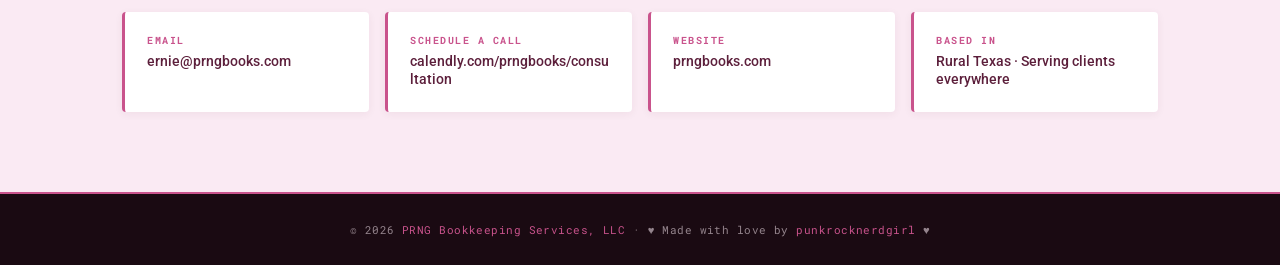
==== commit d3bc59ac: "Bust stylesheet cache for hero fix" ====
--- a/index.html
+++ b/index.html
@@ -8,7 +8,7 @@
   <link rel="canonical" href="https://prngbooks.com/">
   <link rel="icon" href="data:image/svg+xml,%3Csvg xmlns=%27http://www.w3.org/2000/svg%27 viewBox=%270 0 100 100%27%3E%3Ctext y=%27.9em%27 font-size=%2790%27%3E%E2%9A%A1%3C/text%3E%3C/svg%3E">
   <link href="https://fonts.googleapis.com/css2?family=Roboto:wght@300;400;500;700;900&family=Roboto+Mono:wght@400;600&display=swap" rel="stylesheet">
-  <link rel="stylesheet" href="styles.css?v=20260706c">
+  <link rel="stylesheet" href="styles.css?v=20260706d">
 </head>
 <body>
  
--- a/styles.css
+++ b/styles.css
@@ -105,13 +105,15 @@
   margin-bottom: 1rem;
 }
 .hero-title {
-  width: min(100%, 31rem);
-  font-size: clamp(1.25rem, 2.1vw, 1.7rem);
+  width: max-content;
+  max-width: 100%;
+  font-size: clamp(1.55rem, 3.05vw, 2.06rem);
   font-weight: 900;
-  line-height: 1.12;
+  line-height: 1.05;
   margin: 0.85rem 0 0.2rem;
   color: var(--white);
   letter-spacing: 0;
+  white-space: nowrap;
 }
 
 .hero-title .systems {
@@ -120,14 +122,15 @@
 
 .hero-title .accent { color: var(--pink); }
 .hero-subtitle {
-  width: min(100%, 31rem);
-  font-size: clamp(1.48rem, 3.25vw, 2.38rem);
+  width: max-content;
+  max-width: 100%;
+  font-size: clamp(1.6rem, 3.23vw, 2.18rem);
   font-weight: 900;
   color: var(--pink);
   margin-bottom: 1.5rem;
   font-family: var(--sans);
-  letter-spacing: 0.005em;
-  line-height: 0.96;
+  letter-spacing: 0;
+  line-height: 1.06;
   white-space: nowrap;
 }
 
@@ -370,7 +373,7 @@
 .contact { background: var(--light); }
 .contact-grid {
   display: grid;
-  grid-template-columns: repeat(auto-fit, minmax(200px, 1fr));
+  grid-template-columns: repeat(auto-fit, minmax(240px, 1fr));
   gap: 1rem;
   margin-top: 2rem;
 }
@@ -396,6 +399,8 @@
   color: var(--plum);
   text-decoration: none;
   display: block;
+  overflow-wrap: anywhere;
+  line-height: 1.3;
 }
 .contact-card a:hover { color: var(--pink); }
 
@@ -434,7 +439,7 @@
   .hero-content { grid-column: 1; grid-row: 1; align-self: end; min-height: auto; padding: 0 1.4rem 2.2rem; transform: none; }
   .hero-logo { width: 150px; margin-bottom: 0.25rem; }
   .hero-title { width: 100%; font-size: 1.36rem; line-height: 1.15; white-space: normal; }
-  .hero-subtitle { width: 100%; font-size: 1.58rem; letter-spacing: 0.005em; white-space: normal; margin-bottom: 1.1rem; }
+  .hero-subtitle { width: 100%; font-size: 1.42rem; letter-spacing: 0; white-space: normal; margin-bottom: 1.1rem; }
   .hero-tagline { font-size: 0.94rem; line-height: 1.5; margin-bottom: 1.15rem; }
   .btn-primary, .btn-ghost { font-size: 0.68rem; letter-spacing: 0.055em; padding: 0.72rem 1rem; }
   .badge { font-size: 0.56rem; letter-spacing: 0.055em; }
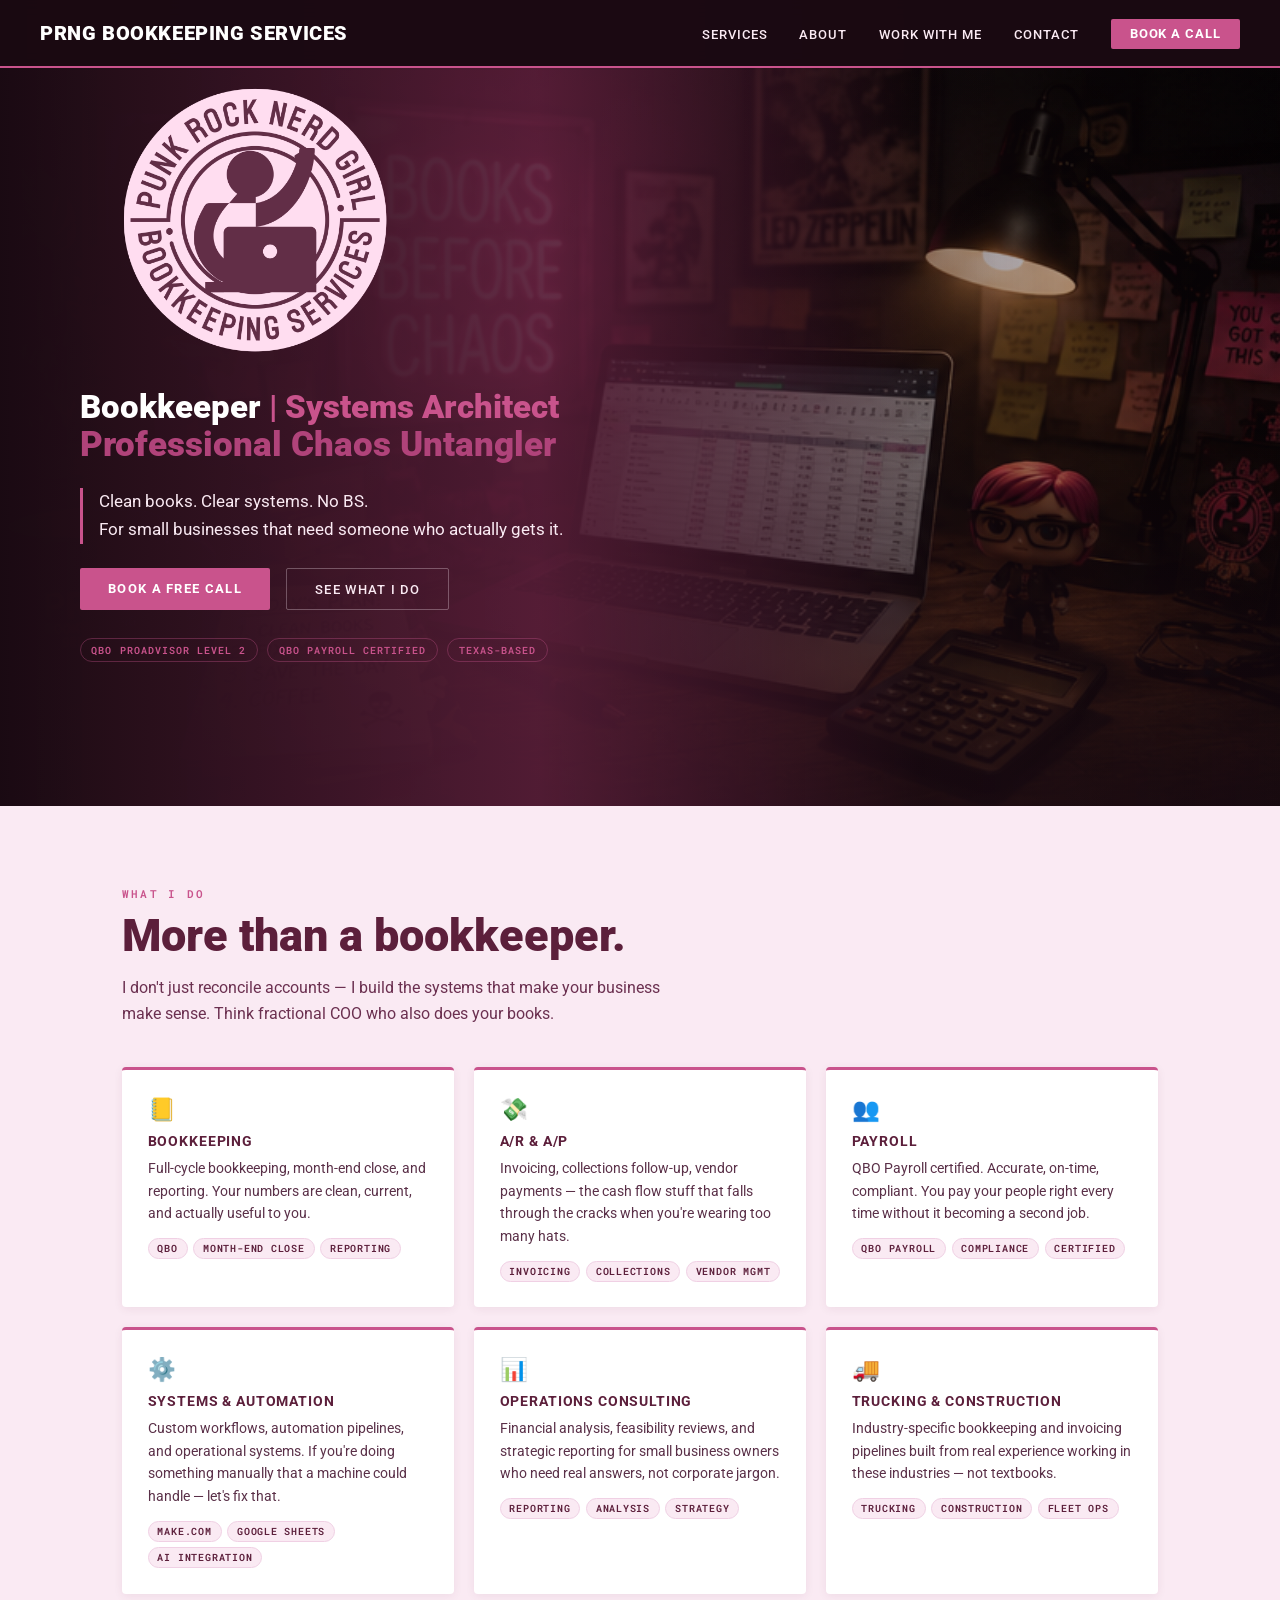
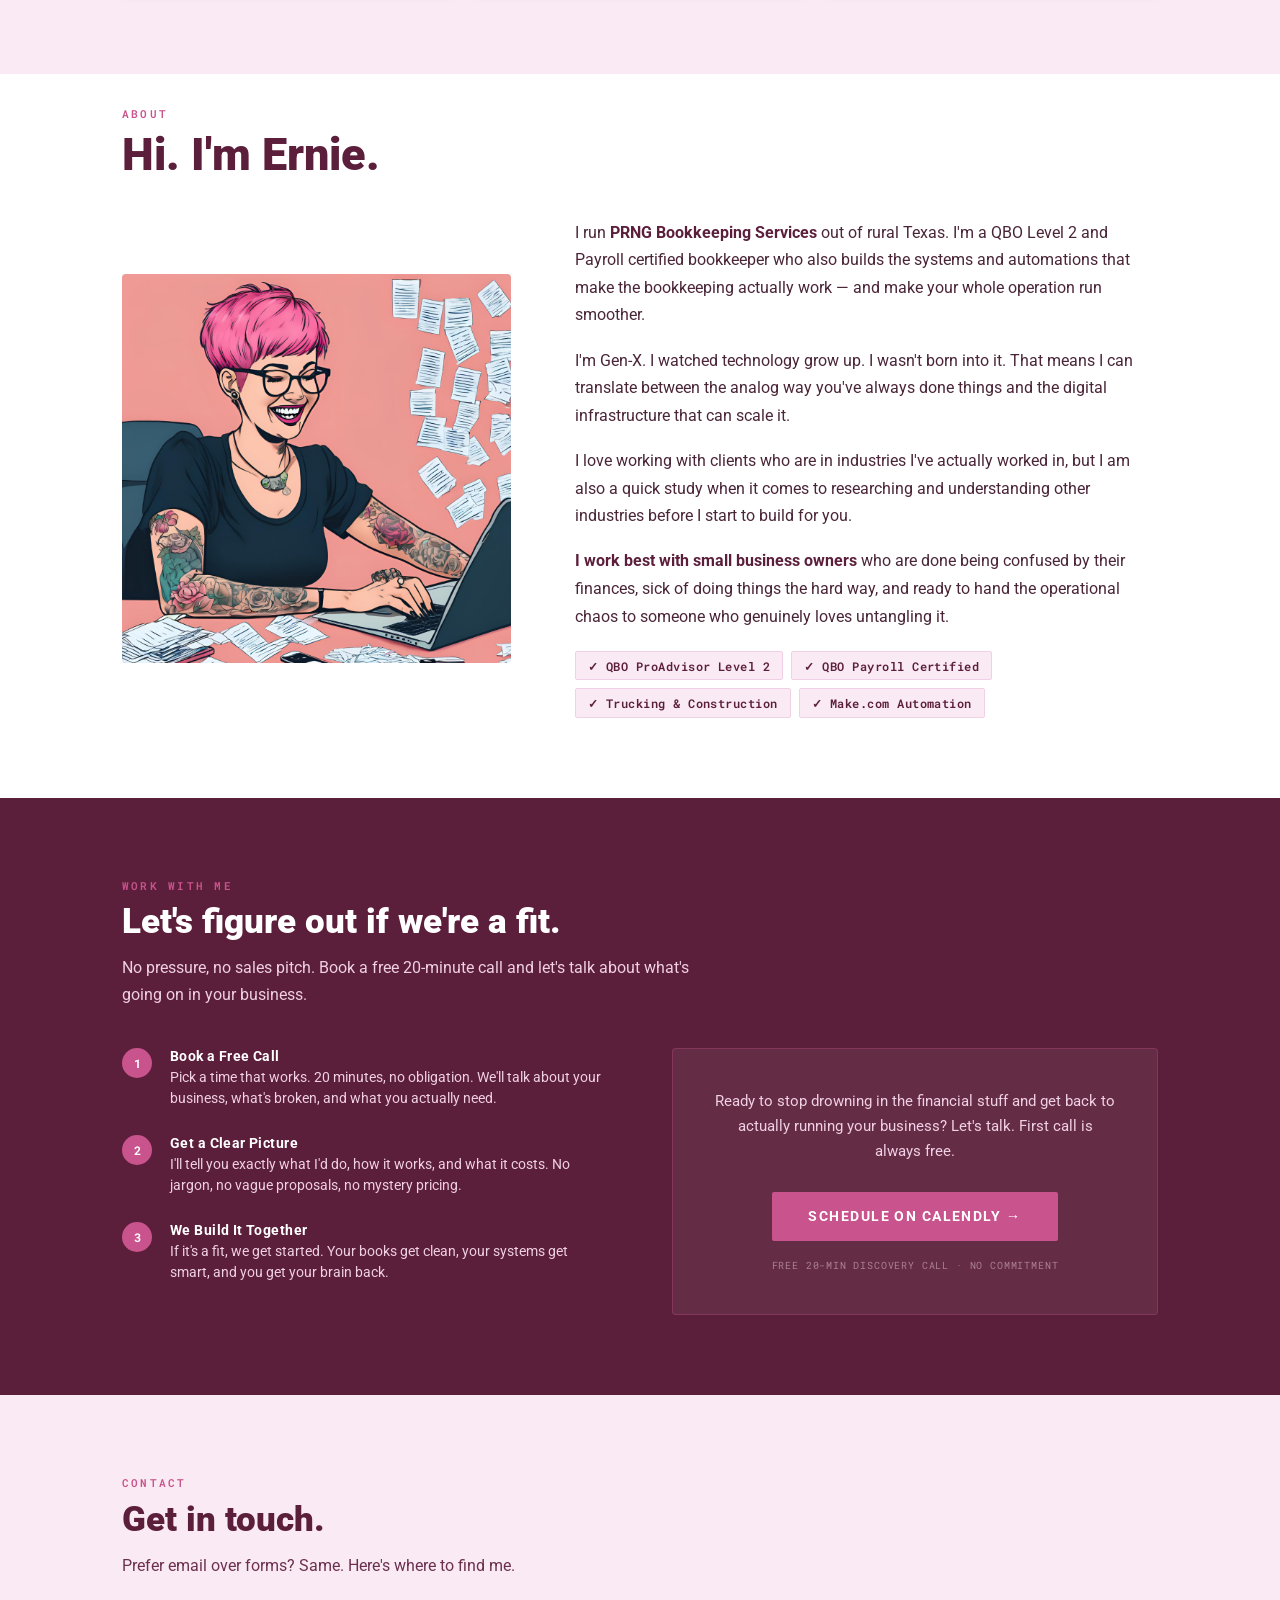
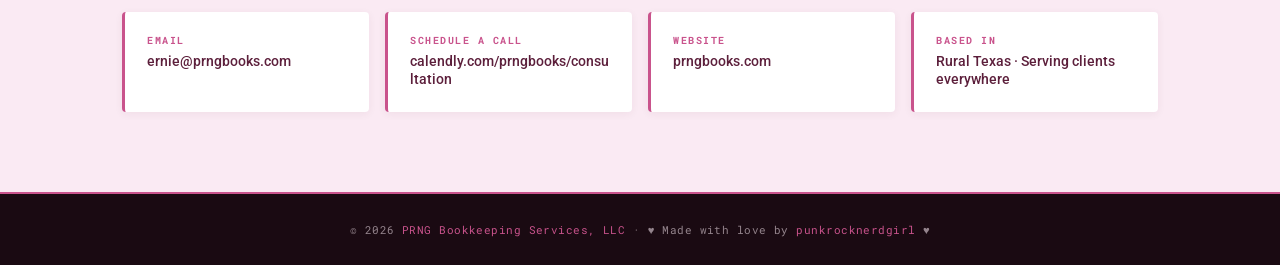
==== commit e6cea343: "Darken hero subtitle pink" ====
--- a/index.html
+++ b/index.html
@@ -8,7 +8,7 @@
   <link rel="canonical" href="https://prngbooks.com/">
   <link rel="icon" href="data:image/svg+xml,%3Csvg xmlns=%27http://www.w3.org/2000/svg%27 viewBox=%270 0 100 100%27%3E%3Ctext y=%27.9em%27 font-size=%2790%27%3E%E2%9A%A1%3C/text%3E%3C/svg%3E">
   <link href="https://fonts.googleapis.com/css2?family=Roboto:wght@300;400;500;700;900&family=Roboto+Mono:wght@400;600&display=swap" rel="stylesheet">
-  <link rel="stylesheet" href="styles.css?v=20260706d">
+  <link rel="stylesheet" href="styles.css?v=20260706e">
 </head>
 <body>
  
--- a/styles.css
+++ b/styles.css
@@ -126,7 +126,7 @@
   max-width: 100%;
   font-size: clamp(1.6rem, 3.23vw, 2.18rem);
   font-weight: 900;
-  color: var(--pink);
+  color: #b0437a;
   margin-bottom: 1.5rem;
   font-family: var(--sans);
   letter-spacing: 0;
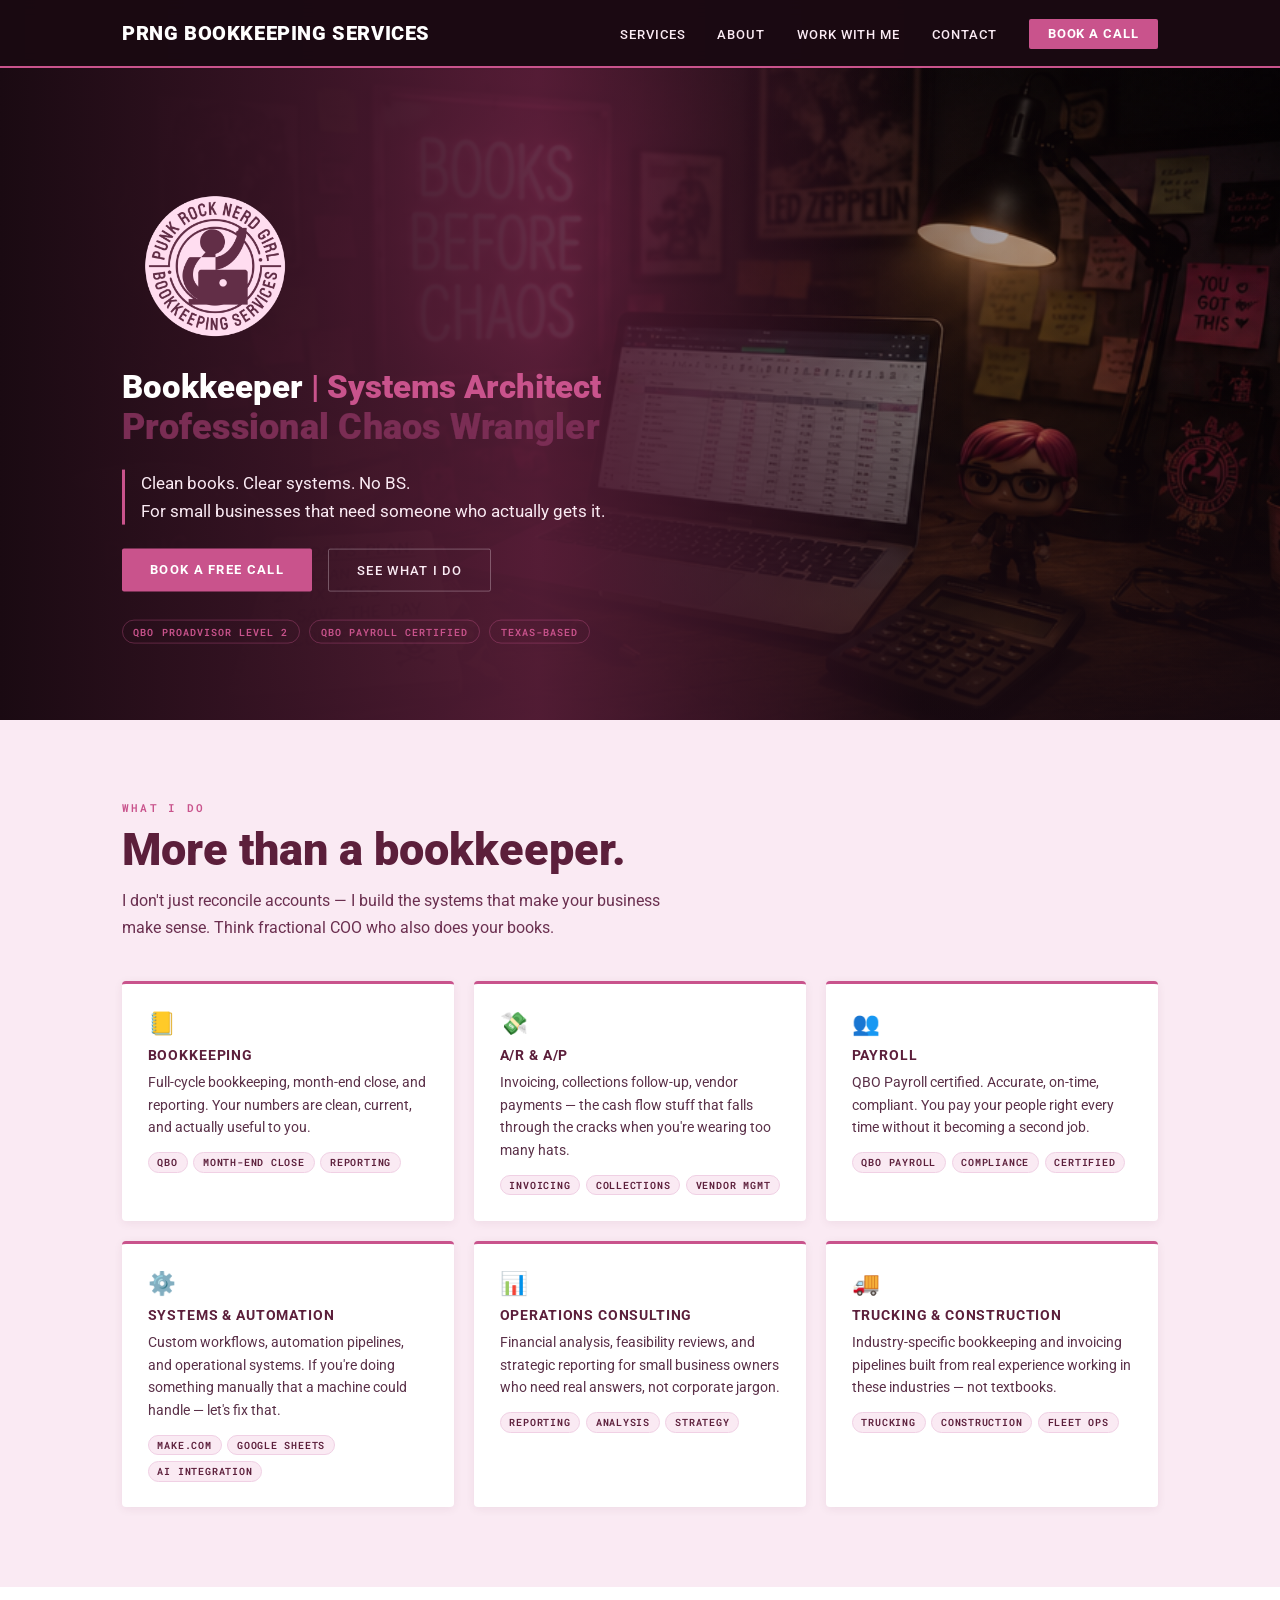
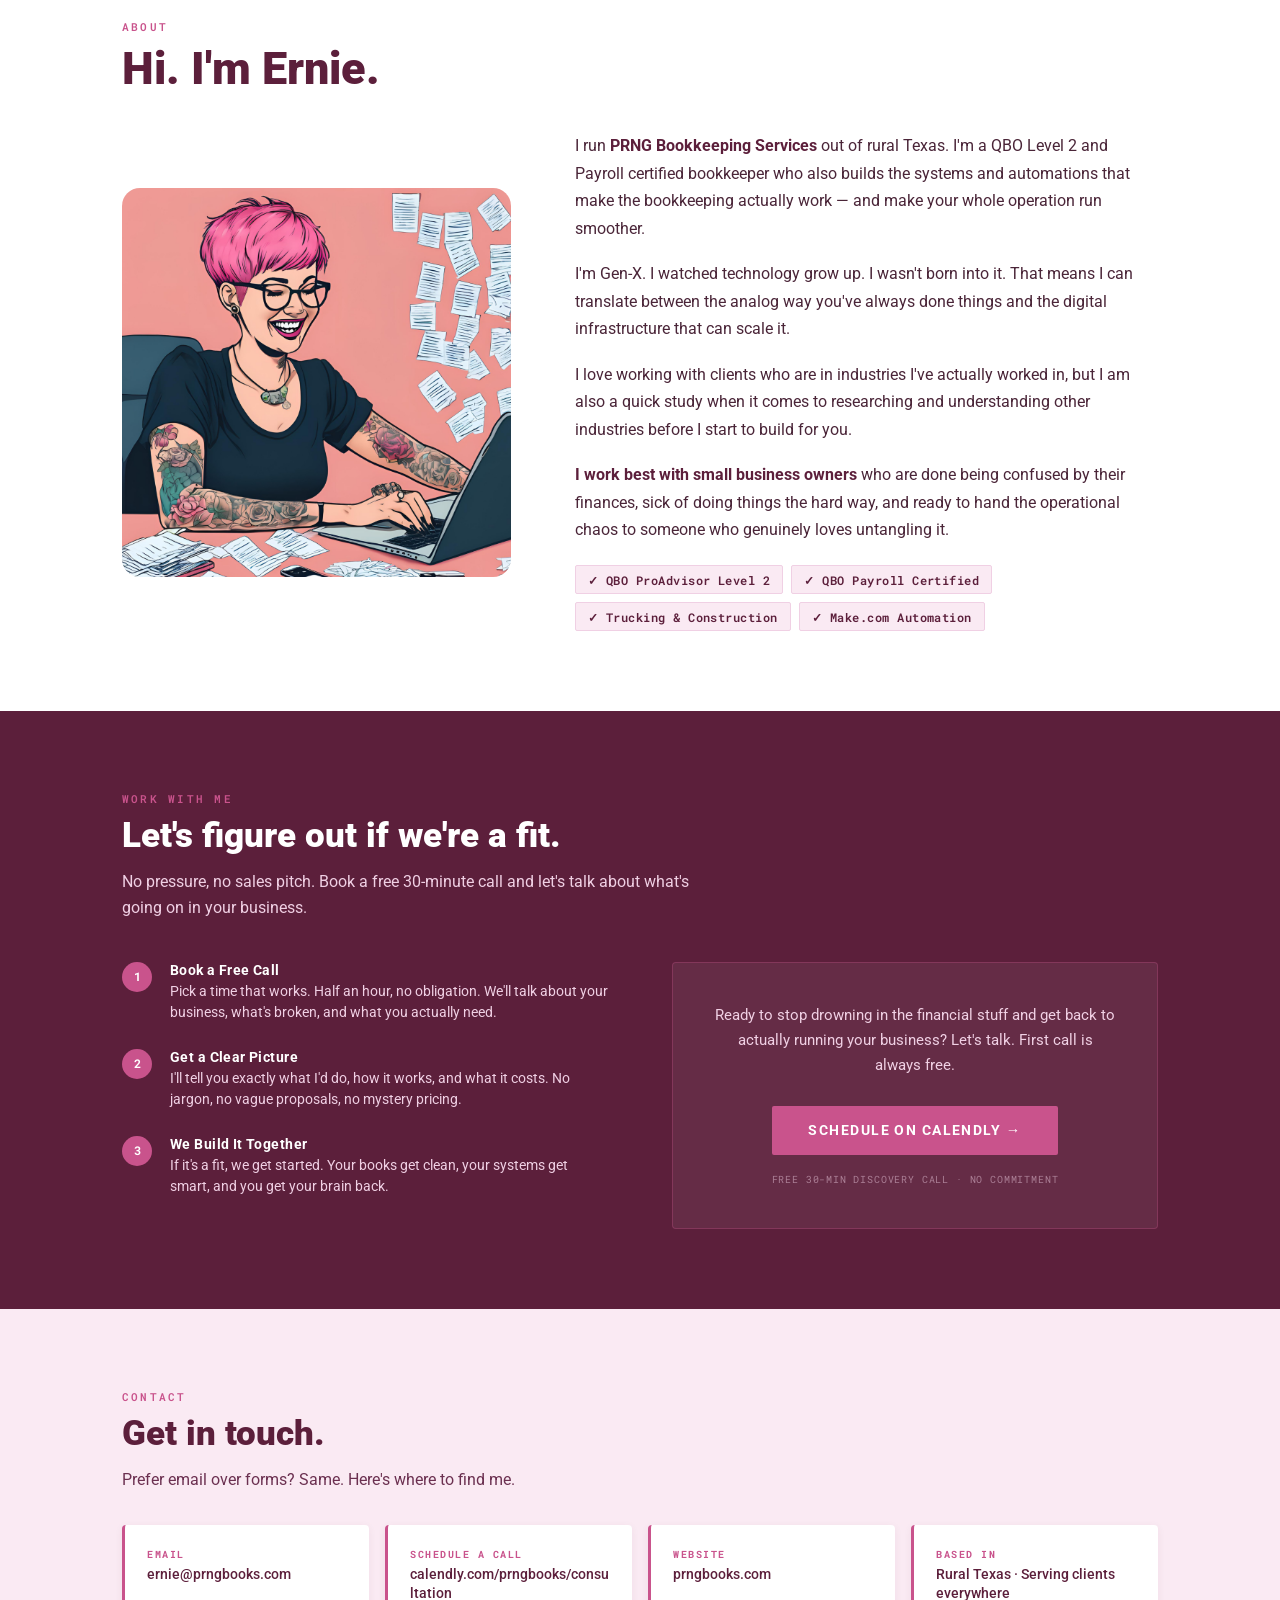
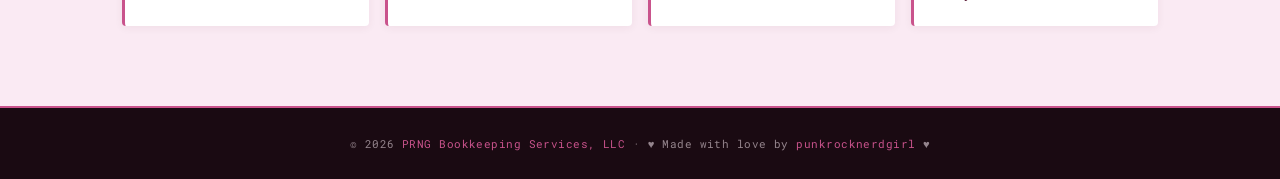
==== commit 603e829d: "Refine responsive site layout" ====
--- a/index.html
+++ b/index.html
@@ -8,7 +8,7 @@
   <link rel="canonical" href="https://prngbooks.com/">
   <link rel="icon" href="data:image/svg+xml,%3Csvg xmlns=%27http://www.w3.org/2000/svg%27 viewBox=%270 0 100 100%27%3E%3Ctext y=%27.9em%27 font-size=%2790%27%3E%E2%9A%A1%3C/text%3E%3C/svg%3E">
   <link href="https://fonts.googleapis.com/css2?family=Roboto:wght@300;400;500;700;900&family=Roboto+Mono:wght@400;600&display=swap" rel="stylesheet">
-  <link rel="stylesheet" href="styles.css?v=20260706e">
+  <link rel="stylesheet" href="styles.css?v=20260706f">
 </head>
 <body>
  
@@ -29,7 +29,7 @@
   <div class="hero-content">
     <img class="hero-logo" src="prng_logo_transparent.png" alt="PRNG Bookkeeping Services logo">
     <h1 class="hero-title">Bookkeeper <span class="systems">| Systems Architect</span></h1>
-    <p class="hero-subtitle">Professional Chaos Untangler</p>
+    <p class="hero-subtitle"><span class="chaos">Professional Chaos Wrangler</span></p>
     <p class="hero-tagline">
       Clean books. Clear systems. No BS.<br>
       For small businesses that need someone who actually gets it.
@@ -138,14 +138,14 @@
   <div class="container">
     <p class="section-eyebrow">Work With Me</p>
     <h2 class="section-title">Let's figure out if we're a fit.</h2>
-    <p class="section-sub">No pressure, no sales pitch. Book a free 20-minute call and let's talk about what's going on in your business.</p>
+    <p class="section-sub">No pressure, no sales pitch. Book a free 30-minute call and let's talk about what's going on in your business.</p>
     <div class="work-layout">
       <ul class="work-steps">
         <li>
           <div class="step-num">1</div>
           <div class="step-text">
             <h4>Book a Free Call</h4>
-            <p>Pick a time that works. 20 minutes, no obligation. We'll talk about your business, what's broken, and what you actually need.</p>
+            <p>Pick a time that works. Half an hour, no obligation. We'll talk about your business, what's broken, and what you actually need.</p>
           </div>
         </li>
         <li>
@@ -166,7 +166,7 @@
       <div class="work-cta-box">
         <p>Ready to stop drowning in the financial stuff and get back to actually running your business? Let's talk. First call is always free.</p>
         <a href="https://calendly.com/prngbooks/consultation" target="_blank" class="btn-primary">Schedule on Calendly →</a>
-        <p class="fine-print">Free 20-min discovery call · No commitment</p>
+        <p class="fine-print">Free 30-min discovery call · No commitment</p>
       </div>
     </div>
   </div>
--- a/styles.css
+++ b/styles.css
@@ -9,6 +9,8 @@
   --text: #2d0e1e;
   --mono: 'Roboto Mono', monospace;
   --sans: 'Roboto', sans-serif;
+  --page-max: 1100px;
+  --page-pad: 2rem;
 }
 html { scroll-behavior: smooth; }
 body { font-family: var(--sans); color: var(--text); background: var(--white); overflow-x: hidden; }
@@ -17,7 +19,7 @@
 nav {
   position: fixed; top: 0; left: 0; right: 0; z-index: 100;
   display: flex; align-items: center; justify-content: space-between;
-  padding: 0 2.5rem;
+  padding: 0 max(var(--page-pad), calc((100vw - var(--page-max)) / 2 + var(--page-pad)));
   height: 68px;
   background: rgba(26,10,18,0.97);
   backdrop-filter: blur(8px);
@@ -54,7 +56,7 @@
 .hero {
   min-height: 640px;
   display: grid;
-  grid-template-columns: minmax(2rem, 1fr) minmax(0, 1120px) minmax(2rem, 1fr);
+  grid-template-columns: minmax(var(--page-pad), 1fr) minmax(0, calc(var(--page-max) - (var(--page-pad) * 2))) minmax(var(--page-pad), 1fr);
   padding-top: 68px;
   background: var(--dark);
   position: relative;
@@ -77,7 +79,7 @@
 .hero-photo img {
   width: 100%; height: 100%;
   object-fit: cover;
-  object-position: 64% center;
+  object-position: 64% 38%;
   display: block;
 }
 .hero-photo::after {
@@ -96,10 +98,10 @@
   min-height: 572px;
   padding: 2rem 0 2.75rem;
   max-width: 720px;
-  transform: translateY(-1.25rem);
+  transform: translateY(4.35rem);
 }
 .hero-logo {
-  width: clamp(220px, 28vw, 350px);
+  width: clamp(145px, 14.5vw, 225px);
   height: auto;
   display: block;
   margin-bottom: 1rem;
@@ -124,12 +126,13 @@
 .hero-subtitle {
   width: max-content;
   max-width: 100%;
-  font-size: clamp(1.6rem, 3.23vw, 2.18rem);
+  font-size: clamp(1.62rem, 3.34vw, 2.24rem);
   font-weight: 900;
-  color: #b0437a;
+  color: #7a2d54;
   margin-bottom: 1.5rem;
   font-family: var(--sans);
-  letter-spacing: 0;
+  letter-spacing: 0.016rem;
+  -webkit-text-stroke: 0.006em currentColor;
   line-height: 1.06;
   white-space: nowrap;
 }
@@ -272,7 +275,7 @@
 }
 .about-img-wrap img {
   width: 100%;
-  border-radius: 4px;
+  border-radius: 18px;
   display: block;
 }
 .about-img-wrap::before {
@@ -281,7 +284,7 @@
   top: -10px; left: -10px;
   right: 10px; bottom: 10px;
   border: 2px solid var(--pink);
-  border-radius: 4px;
+  border-radius: 20px;
   z-index: -1;
 }
 .about-text p {
@@ -426,20 +429,22 @@
 
 /* RESPONSIVE */
 @media (max-width: 768px) {
-  nav { padding: 0 1.25rem; }
-  .nav-brand { font-size: 0.9rem; line-height: 1.1; }
-  .nav-cta { padding: 0.42rem 0.8rem; font-size: 0.68rem !important; letter-spacing: 0.035em; }
-  .nav-links { gap: 0.75rem; }
+  nav { padding: 0 var(--page-pad); align-items: center; }
+  .nav-brand { display: flex; align-items: center; height: 100%; font-size: 0.9rem; line-height: 1; }
+  .nav-links { height: 100%; gap: 0.75rem; align-items: center; }
+  .nav-links li { height: 100%; align-items: center; }
+  .nav-links li:last-child { display: flex; }
   .nav-links li:not(:last-child) { display: none; }
+  .nav-cta { display: inline-flex; align-items: center; justify-content: center; line-height: 1; padding: 0.42rem 0.8rem; font-size: 0.68rem !important; letter-spacing: 0.035em; }
   .hero { grid-template-columns: 1fr; min-height: 820px; padding-top: 68px; }
   .hero::before { background: linear-gradient(to bottom, rgba(26,10,18,0.08) 0%, rgba(26,10,18,0.42) 30%, rgba(26,10,18,0.92) 58%, var(--dark) 100%); }
   .hero-photo { grid-column: 1; grid-row: 1; inset: 0 0 auto; height: 55vh; }
-  .hero-photo img { object-position: 55% center; }
+  .hero-photo img { object-position: 55% top; }
   .hero-photo::after { background: linear-gradient(to top, var(--dark) 0%, rgba(26,10,18,0.52) 38%, transparent 72%); }
-  .hero-content { grid-column: 1; grid-row: 1; align-self: end; min-height: auto; padding: 0 1.4rem 2.2rem; transform: none; }
-  .hero-logo { width: 150px; margin-bottom: 0.25rem; }
+  .hero-content { grid-column: 1; grid-row: 1; align-self: end; min-height: auto; padding: 0 var(--page-pad) 0.9rem; transform: translateY(1.65rem); }
+  .hero-logo { width: 128px; margin-bottom: 0.2rem; }
   .hero-title { width: 100%; font-size: 1.36rem; line-height: 1.15; white-space: normal; }
-  .hero-subtitle { width: 100%; font-size: 1.42rem; letter-spacing: 0; white-space: normal; margin-bottom: 1.1rem; }
+  .hero-subtitle { width: 100%; font-size: 1.5rem; letter-spacing: 0.005rem; white-space: normal; margin-bottom: 1.1rem; }
   .hero-tagline { font-size: 0.94rem; line-height: 1.5; margin-bottom: 1.15rem; }
   .btn-primary, .btn-ghost { font-size: 0.68rem; letter-spacing: 0.055em; padding: 0.72rem 1rem; }
   .badge { font-size: 0.56rem; letter-spacing: 0.055em; }
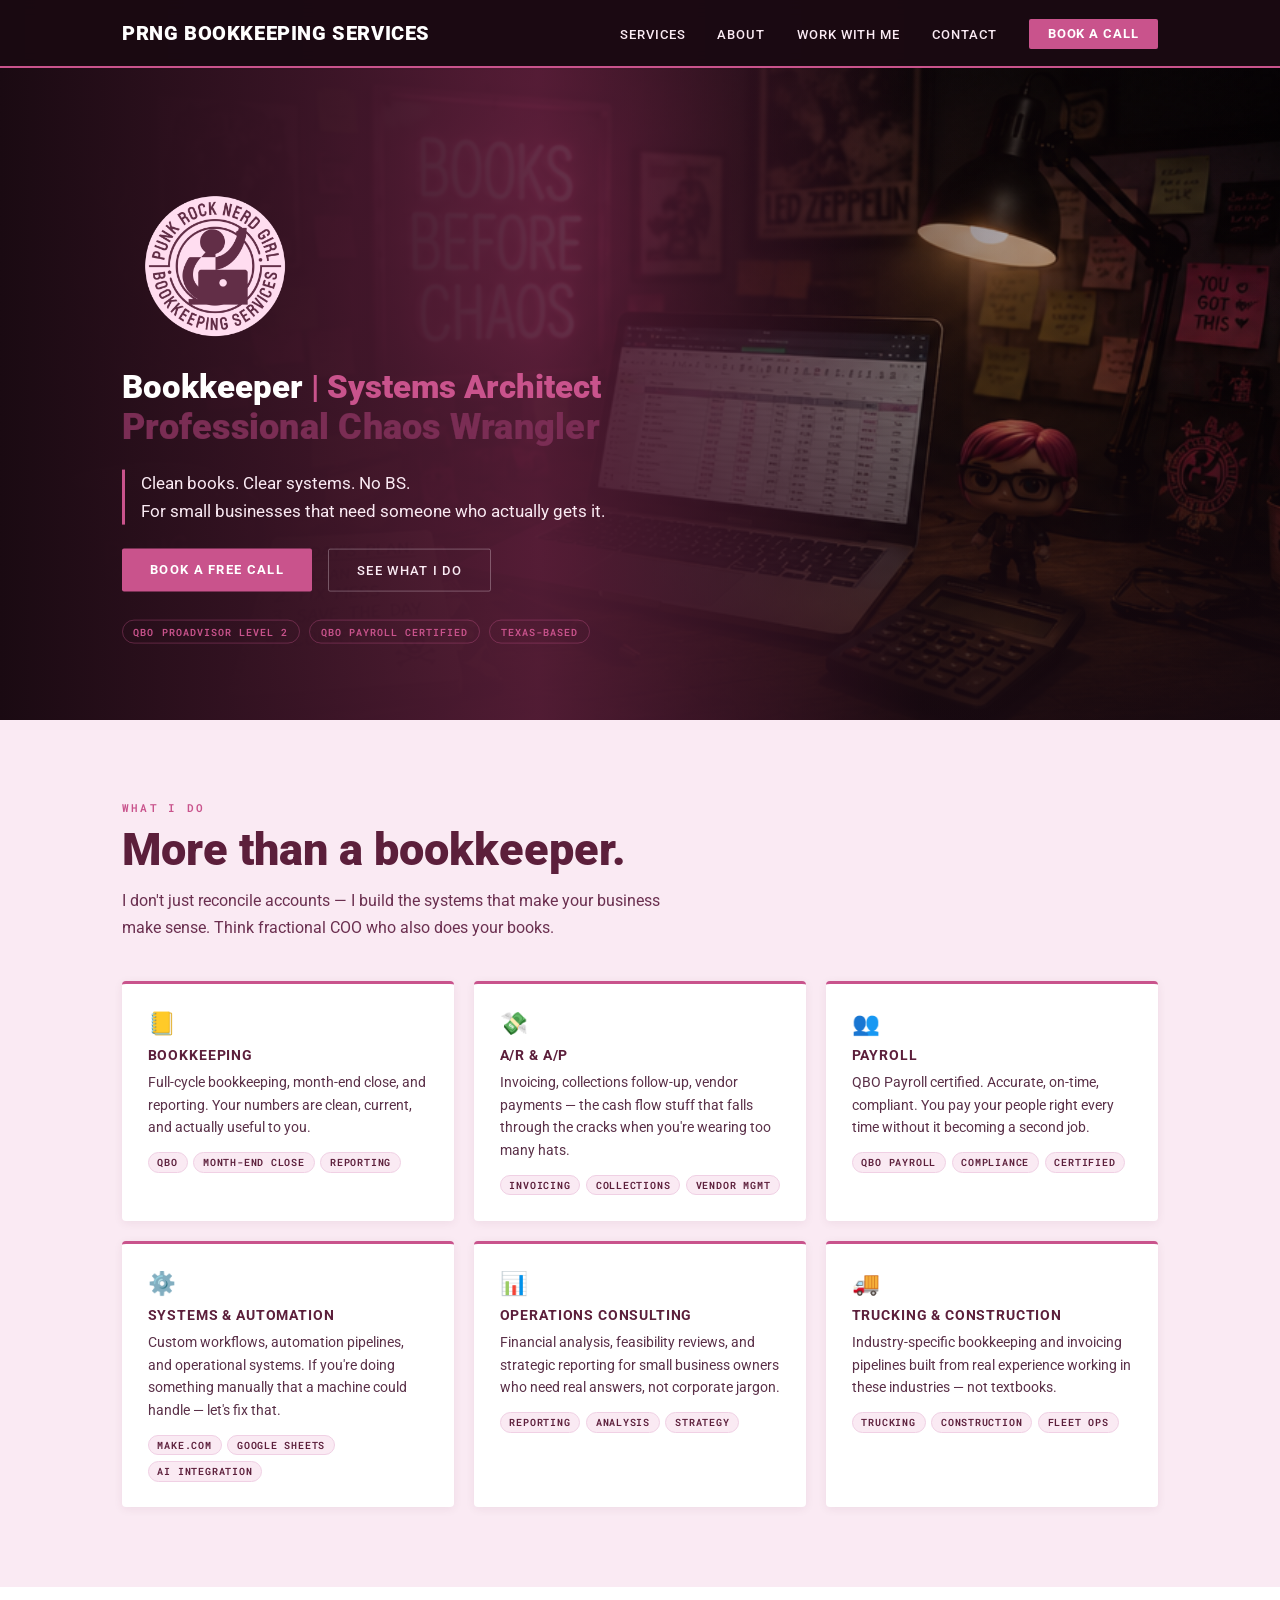
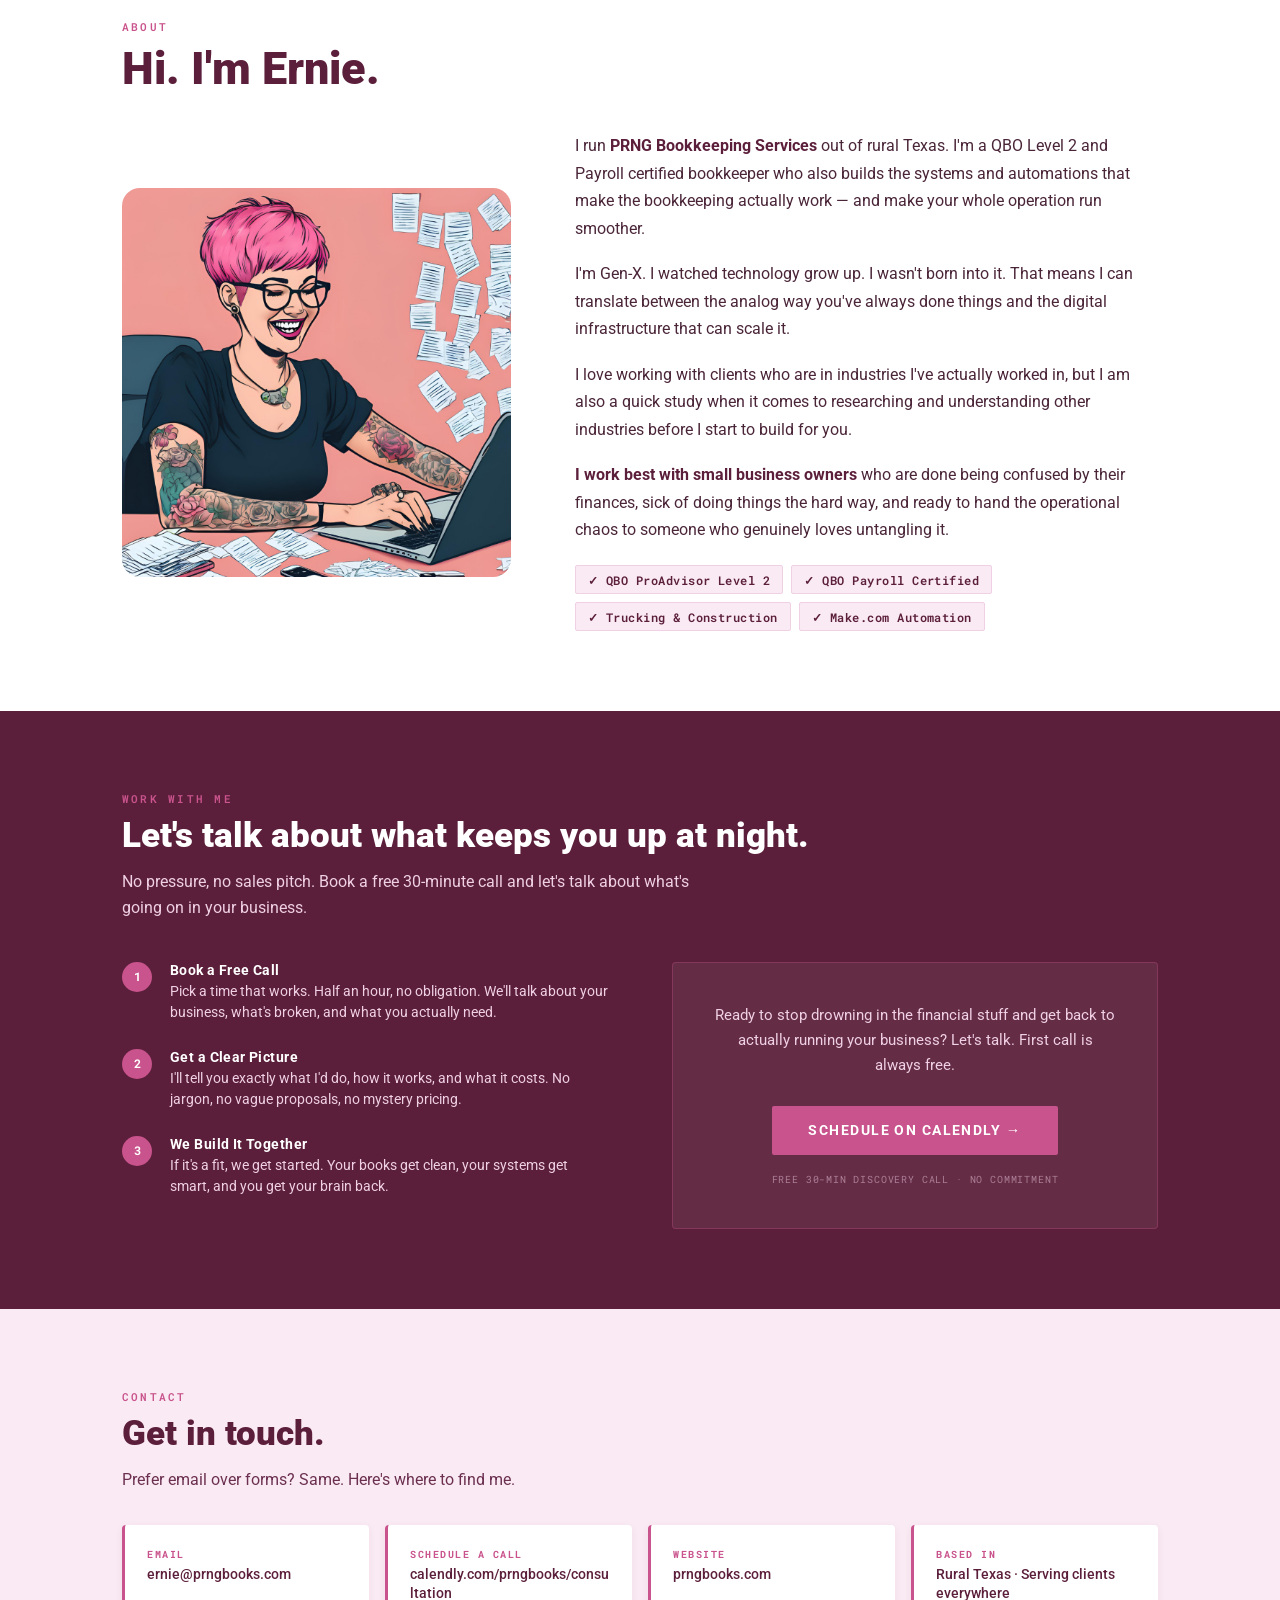
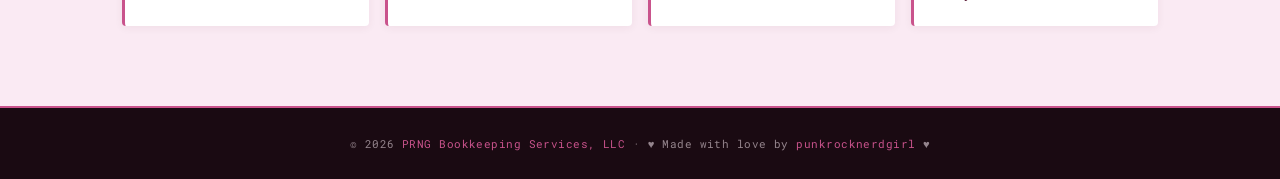
==== commit f5d32df8: "Update section title in work with me section" ====
--- a/index.html
+++ b/index.html
@@ -137,7 +137,7 @@
 <section class="work" id="work-with-me">
   <div class="container">
     <p class="section-eyebrow">Work With Me</p>
-    <h2 class="section-title">Let's figure out if we're a fit.</h2>
+    <h2 class="section-title">Let's talk about what keeps you up at night.</h2>
     <p class="section-sub">No pressure, no sales pitch. Book a free 30-minute call and let's talk about what's going on in your business.</p>
     <div class="work-layout">
       <ul class="work-steps">
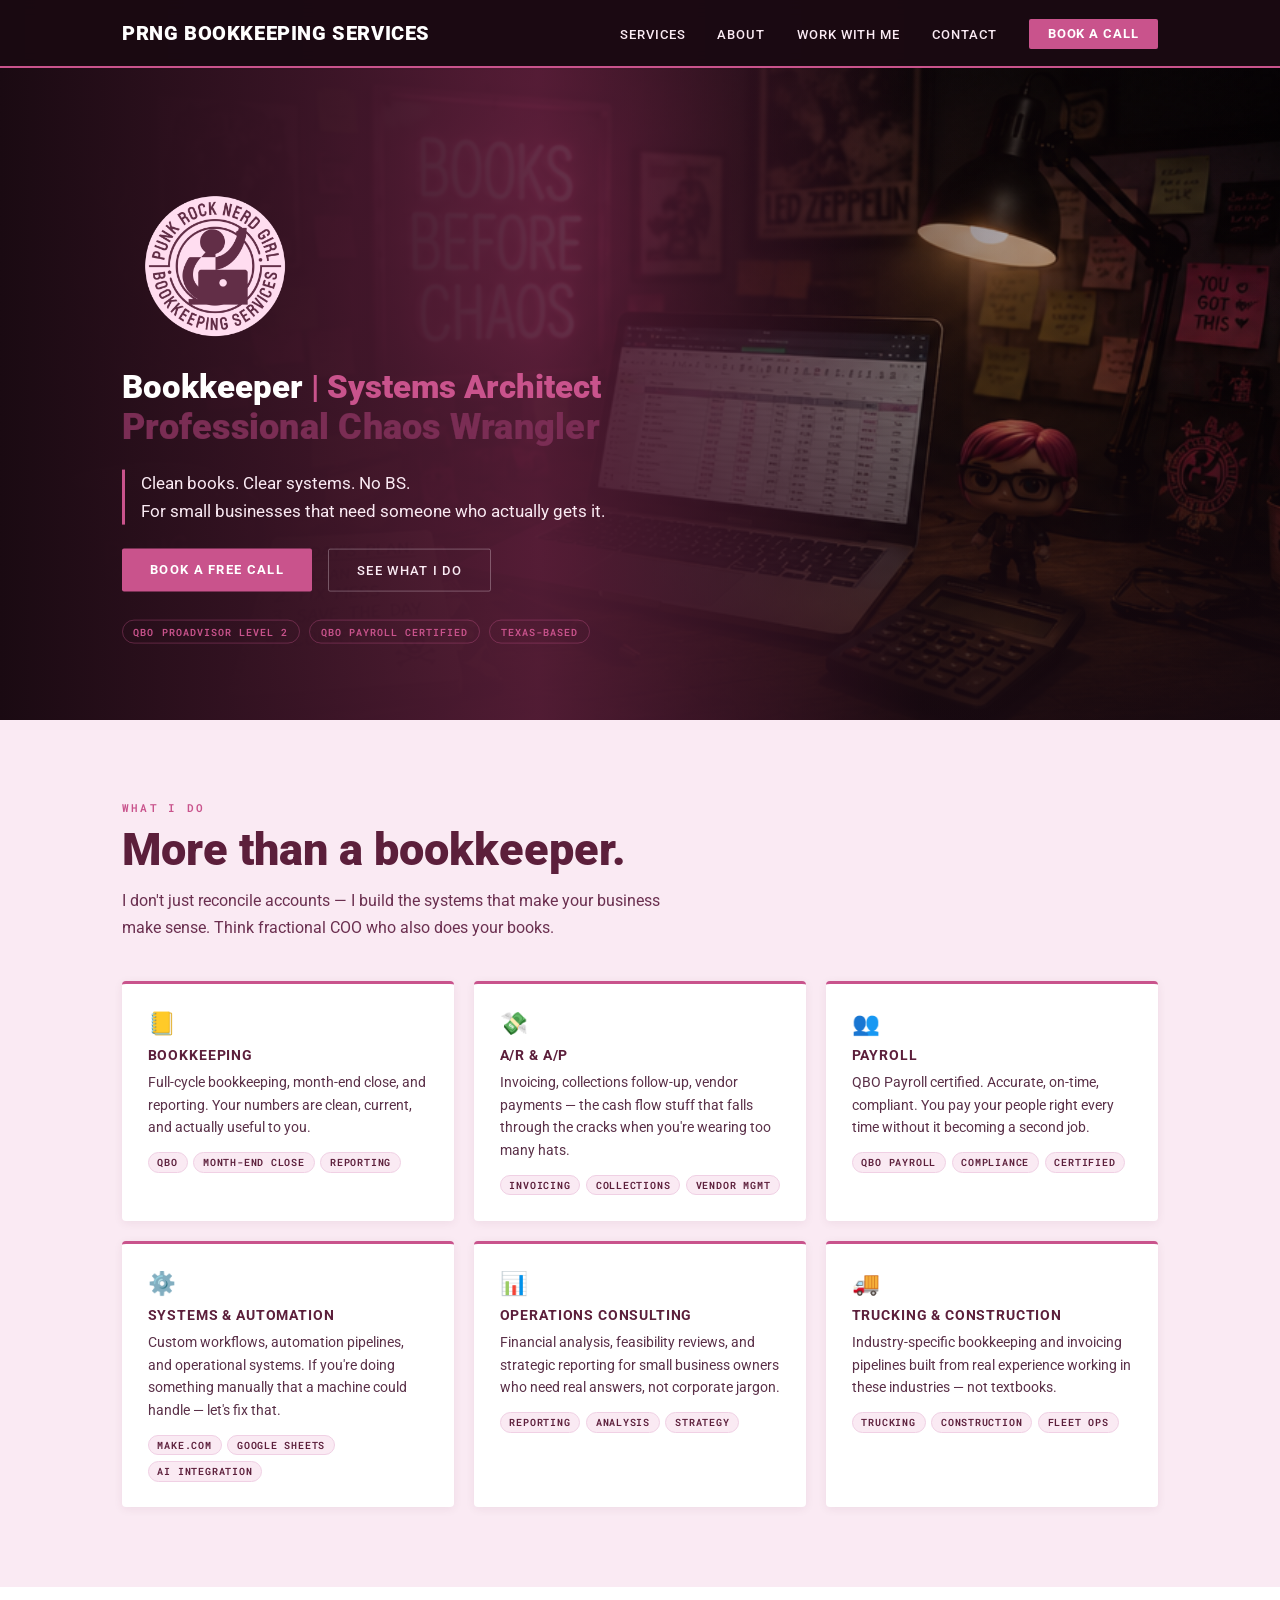
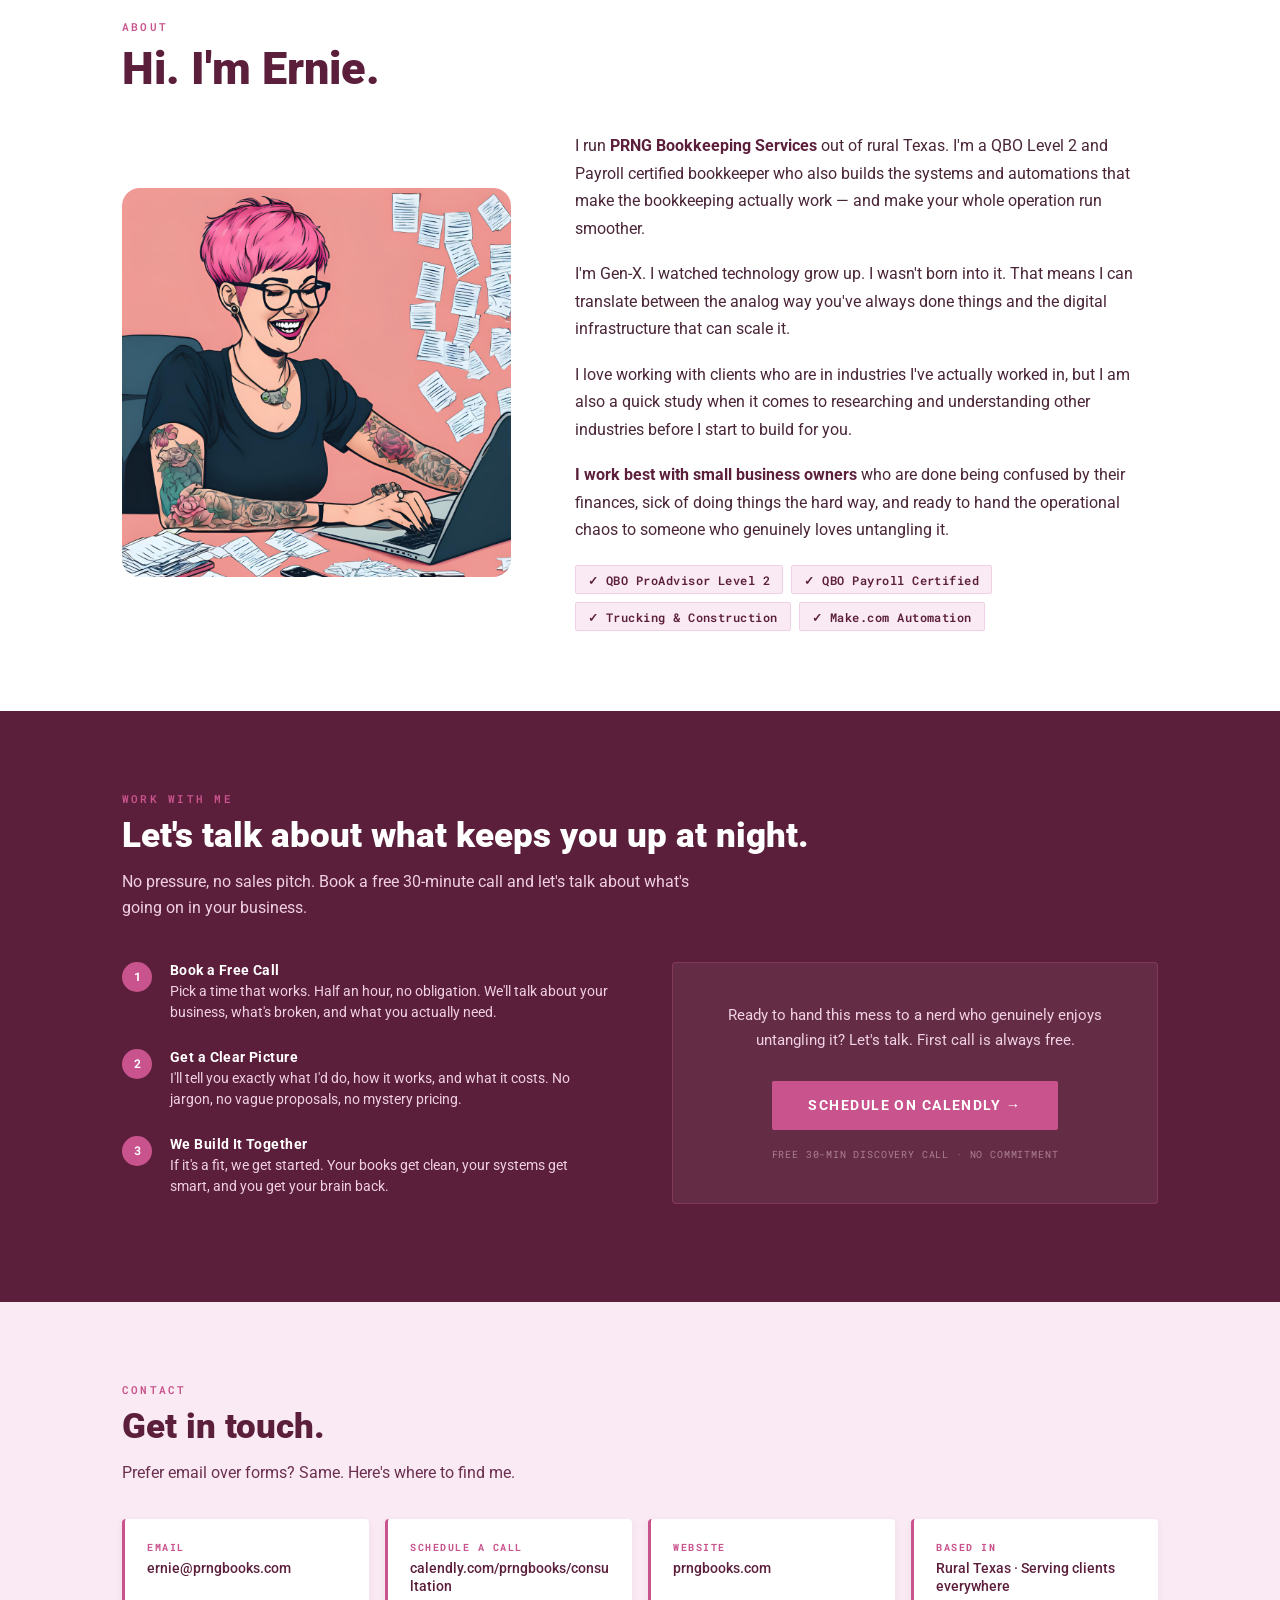
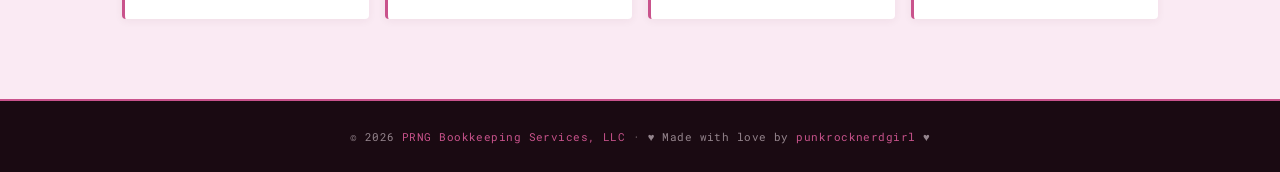
==== commit e026f5a4: "Update call-to-action text in index.html" ====
--- a/index.html
+++ b/index.html
@@ -164,7 +164,7 @@
         </li>
       </ul>
       <div class="work-cta-box">
-        <p>Ready to stop drowning in the financial stuff and get back to actually running your business? Let's talk. First call is always free.</p>
+        <p>Ready to hand this mess to a nerd who genuinely enjoys untangling it? Let's talk. First call is always free.</p>
         <a href="https://calendly.com/prngbooks/consultation" target="_blank" class="btn-primary">Schedule on Calendly →</a>
         <p class="fine-print">Free 30-min discovery call · No commitment</p>
       </div>
